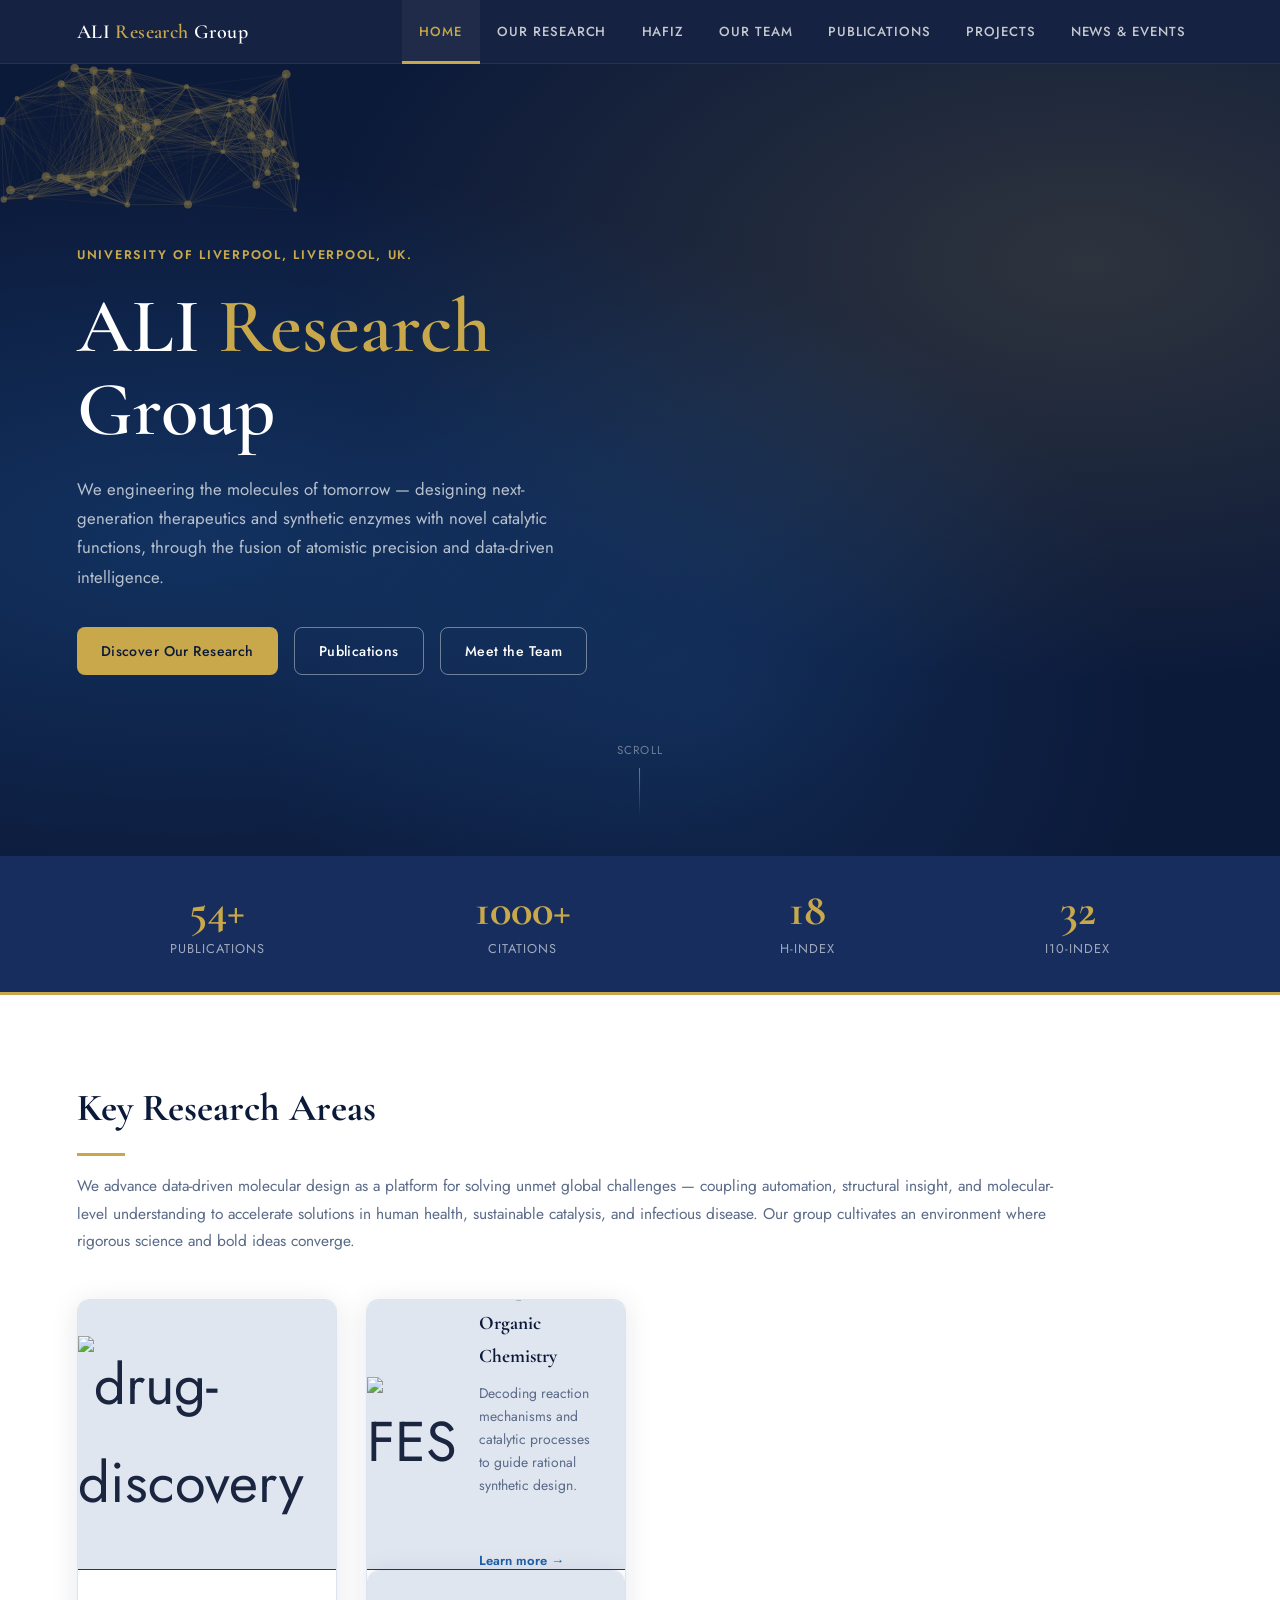
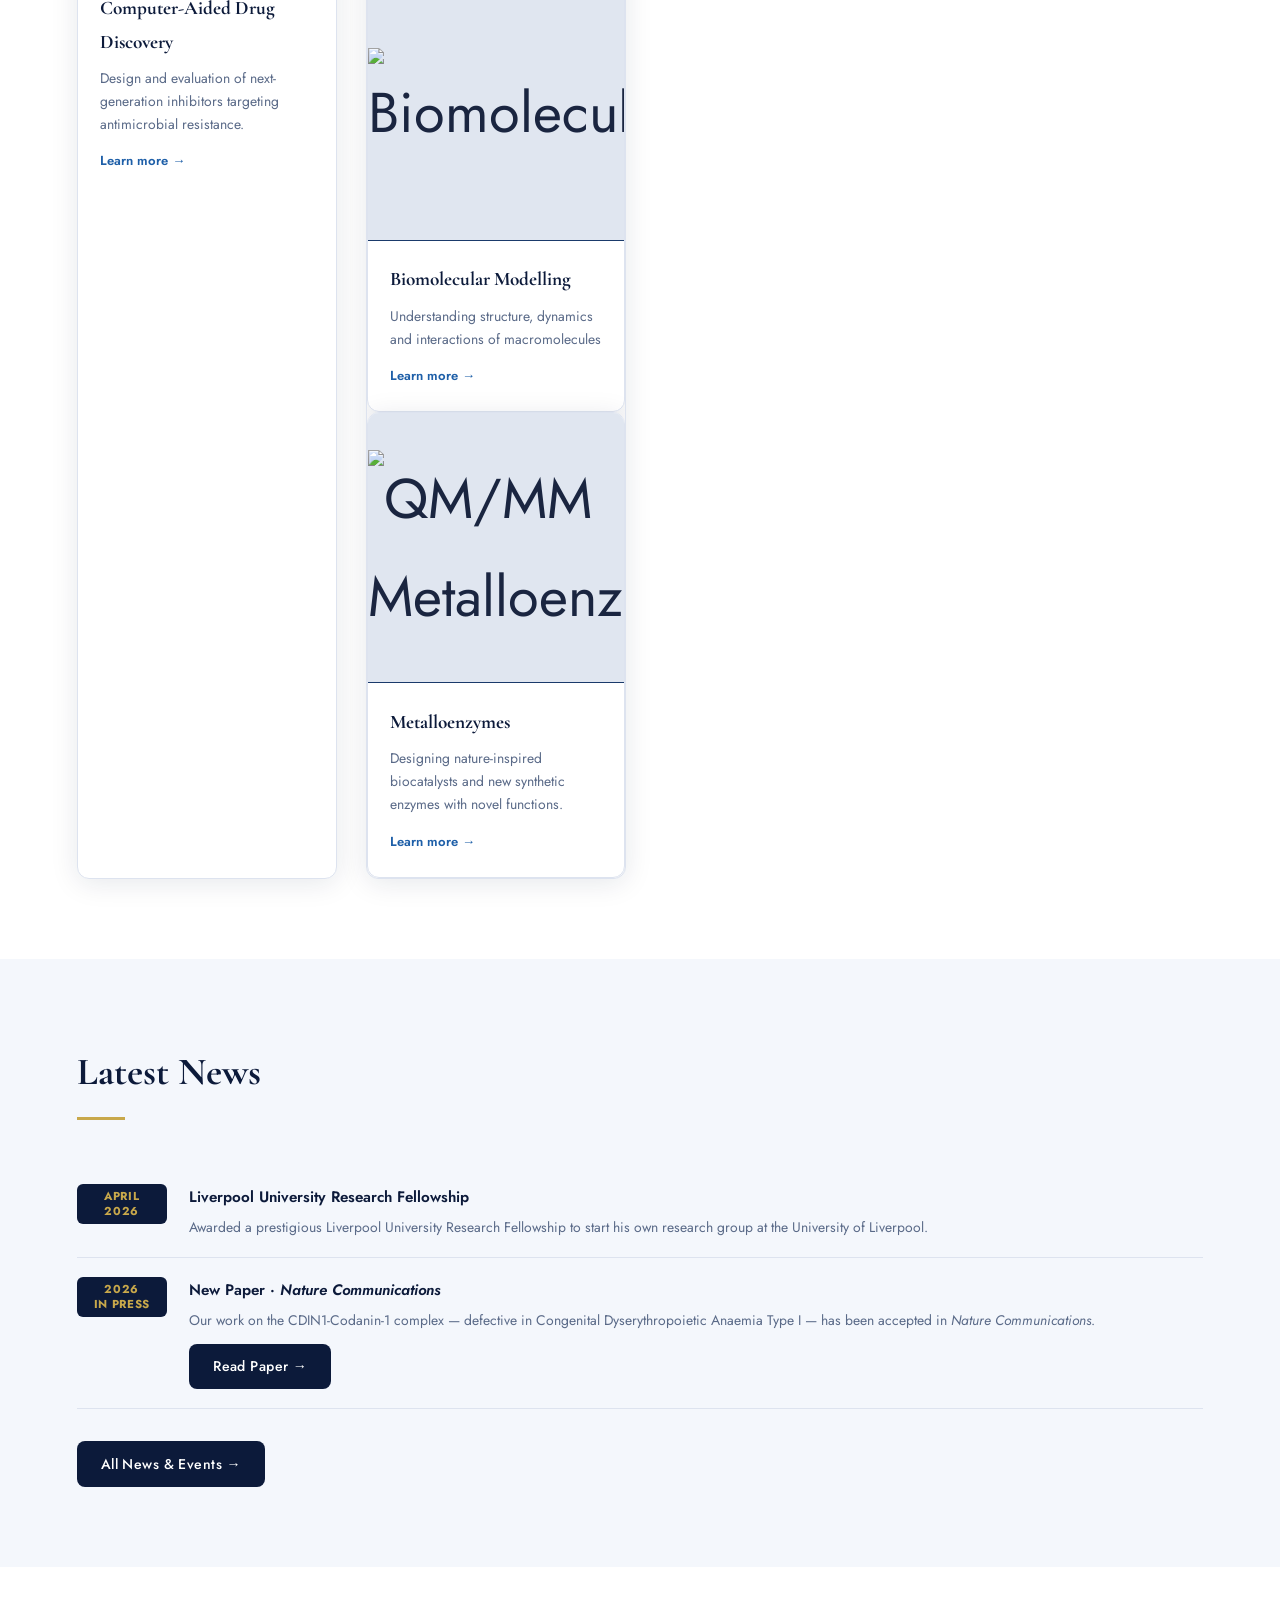
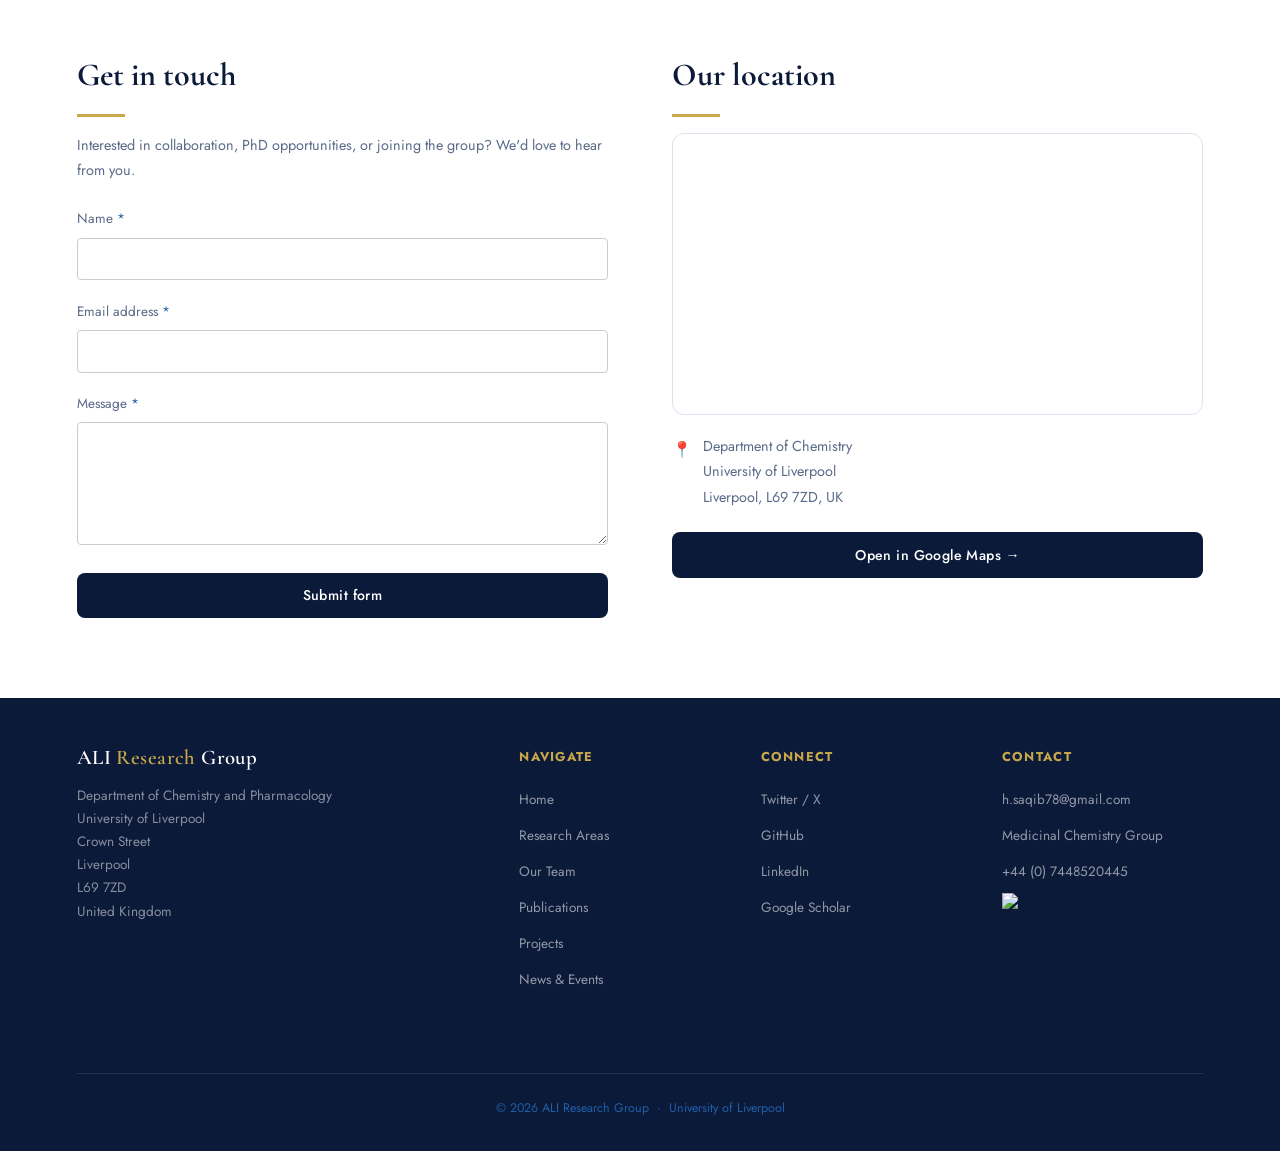
==== index.html @ dcdc88e9 "Update index.html" ====
<!DOCTYPE html>
<html lang="en">
<head>
  <meta charset="UTF-8">
  <title>ALI Research Group</title>
  <meta name="viewport" content="width=device-width, initial-scale=1.0">
  <meta name="description" content="ALI Research Group — computational chemistry, chemical biology, medicinal chemistry and machine learning.">
  <link rel="preconnect" href="https://fonts.googleapis.com">
  <link href="https://fonts.googleapis.com/css2?family=Cormorant+Garamond:wght@400;600;700&family=Jost:wght@300;400;500;600&display=swap" rel="stylesheet">
  <link rel="stylesheet" href="group-style.css">
  <style>
    /* ── HOME-SPECIFIC ────────────────────────────────── */

    /* HERO */
    .hero {
      min-height: 88vh;
      display: flex; align-items: center;
      position: relative; overflow: hidden;
      background: var(--navy);
    }
    /* SVG molecule network background */
    .hero-bg {
      position: absolute; inset: 0;
      background:
        radial-gradient(ellipse at 15% 60%, rgba(30,95,168,.35) 0%, transparent 55%),
        radial-gradient(ellipse at 85% 25%, rgba(200,168,75,.18) 0%, transparent 50%),
        radial-gradient(ellipse at 55% 80%, rgba(43,127,212,.15) 0%, transparent 45%);
    }
    /* animated molecule dots */
    .molecule-canvas {
      position: absolute; inset: 0; pointer-events: none;
      opacity: .55;
    }
    .hero-content {
      position: relative; z-index: 2;
      padding: 0 6%; max-width: 760px;
    }
    .hero-eyebrow {
      font-size: .78rem; font-weight: 600; letter-spacing: .14em;
      text-transform: uppercase; color: var(--gold);
      margin-bottom: 1.2rem;
      animation: fadeUp .5s ease both;
    }
    .hero-title {
      font-family: var(--serif); font-size: clamp(3rem,6vw,5.5rem);
      color: var(--white); font-weight: 600; line-height: 1.08;
      margin-bottom: 1.4rem;
      animation: fadeUp .6s .1s ease both;
    }
    .hero-title em { color: var(--gold); font-style: normal; }
    .hero-desc {
      font-size: 1.05rem; color: rgba(255,255,255,.7);
      max-width: 520px; line-height: 1.75; margin-bottom: 2.2rem;
      animation: fadeUp .6s .2s ease both;
    }
    .hero-actions {
      display: flex; flex-wrap: wrap; gap: 1rem;
      animation: fadeUp .6s .3s ease both;
    }
    .hero-scroll {
      position: absolute; bottom: 2.5rem; left: 50%; transform: translateX(-50%);
      z-index: 2; display: flex; flex-direction: column; align-items: center; gap: .5rem;
    }
    .hero-scroll span { font-size: .72rem; color: rgba(255,255,255,.4); letter-spacing: .1em; text-transform: uppercase; }
    .scroll-line {
      width: 1px; height: 48px;
      background: linear-gradient(to bottom, rgba(255,255,255,.4), transparent);
      animation: scrollPulse 2s infinite;
    }
    @keyframes scrollPulse {
      0%,100% { opacity: .4; } 50% { opacity: 1; }
    }

    /* STATS BAR */
    .stats-bar {
      background: var(--navy2);
      padding: 2rem 6%;
      display: flex; justify-content: space-around; flex-wrap: wrap; gap: 1.5rem;
      border-bottom: 3px solid var(--gold);
    }
    .stat { text-align: center; }
    .stat-num {
      font-family: var(--serif); font-size: 2.8rem; font-weight: 700; color: var(--gold);
      line-height: 1;
    }
    .stat-label { font-size: .8rem; color: rgba(255,255,255,.6); text-transform: uppercase; letter-spacing: .08em; margin-top: .3rem; }

    /* RESEARCH PREVIEW */
    .research-card {
      background: var(--white); border-radius: var(--radius);
      border: 1px solid var(--border); overflow: hidden;
      box-shadow: var(--shadow);
      transition: transform var(--transition), box-shadow var(--transition);
    }
    .research-card:hover { transform: translateY(-5px); box-shadow: var(--shadow-lg); }
    .research-img {
      width: 100%; height: 200px; object-fit: cover;
      background: linear-gradient(135deg, #1a3a6b 0%, #2d6ea8 100%);
      display: flex; align-items: center; justify-content: center;
      font-size: 3.5rem;
    }
    .research-body { padding: 1.4rem; }
    .research-body h3 { font-family: var(--serif); font-size: 1.2rem; color: var(--navy); margin-bottom: .5rem; }
    .research-body p  { font-size: .87rem; color: var(--muted); line-height: 1.65; }
    .research-body a  { display: inline-block; margin-top: .9rem; font-size: .82rem; font-weight: 600; color: var(--accent); }

    /* LATEST PUBS PREVIEW */
    .pub-list { display: flex; flex-direction: column; gap: 1.2rem; }

    /* PI SPOTLIGHT */
    .pi-section {
      background: var(--navy);
      padding: 80px 6%;
      display: flex; gap: 60px; align-items: center;
    }
    .pi-photo {
      flex-shrink: 0; width: 240px; height: 240px;
      border-radius: 50%; object-fit: cover;
      border: 4px solid var(--gold);
      box-shadow: 0 0 0 10px rgba(200,168,75,.15);
      background: linear-gradient(135deg, #1a3a6b, #2d6ea8);
    }
    .pi-text h2 { font-family: var(--serif); font-size: 2.2rem; color: var(--white); margin-bottom: .5rem; }
    .pi-text .pi-title { color: var(--gold); font-size: .9rem; font-weight: 600; text-transform: uppercase; letter-spacing: .08em; margin-bottom: 1rem; }
    .pi-text p { color: rgba(255,255,255,.72); font-size: .97rem; line-height: 1.75; margin-bottom: 1rem; }
    .pi-badges { display: flex; flex-wrap: wrap; gap: .5rem; margin-bottom: 1.4rem; }
    .pi-badge {
      background: rgba(255,255,255,.1); border: 1px solid rgba(255,255,255,.2);
      color: rgba(255,255,255,.8); border-radius: 20px;
      padding: .3rem .9rem; font-size: .78rem;
    }

    @media (max-width: 768px) {
      .pi-section { flex-direction: column; text-align: center; }
      .pi-badges { justify-content: center; }
      .stats-bar { gap: 2rem; }
    }

    .section-header.fade-up p {
      max-width: 1000px;
      margin-left: 0;
    }
    
     .research-img {
      width: 100%;
      height: 270px;
      overflow: hidden;
      background: #e0e6f0;
      border-bottom: 1px solid #1a3a6b;
      padding: 0;
    } 

     .research-img img {
      width: 100%;
      height: auto;
      object-fit: cover;
      object-position: center;
      display: block;
    } 

  </style>
</head>
<body>

<!-- NAV injected by shared-layout.js -->

<!-- ── HERO ─────────────────────────────────────────────── -->
<section class="hero">
  <div class="hero-bg"></div>
  <canvas class="molecule-canvas" id="molCanvas"></canvas>
  <div class="hero-content">
    <div class="hero-eyebrow">University of Liverpool, Liverpool, UK.</div>
    <h1 class="hero-title">
      ALI <em>Research</em><br>Group
    </h1>
    <p class="hero-desc">
      We engineering the molecules of tomorrow — designing next-generation therapeutics and synthetic enzymes with novel catalytic functions, through the fusion of atomistic precision and data-driven intelligence.
    </p>
    <div class="hero-actions">
      <a href="research.html" class="btn btn-primary">Discover Our Research</a>
      <a href="publications.html" class="btn btn-outline">Publications</a>
      <a href="team.html" class="btn btn-outline">Meet the Team</a>
    </div>
  </div>
  <div class="hero-scroll">
    <span>Scroll</span>
    <div class="scroll-line"></div>
  </div>
</section>

<!-- ── STATS ─────────────────────────────────────────────── -->
<div class="stats-bar">
  <div class="stat"><div class="stat-num">54+</div><div class="stat-label">Publications</div></div>
  <div class="stat"><div class="stat-num">1000+</div><div class="stat-label">Citations</div></div>
  <div class="stat"><div class="stat-num">18</div><div class="stat-label">h-index</div></div>
  <div class="stat"><div class="stat-num">32</div><div class="stat-label">i10-index</div></div>
</div>

<!-- ── RESEARCH AREAS PREVIEW ─────────────────────────────── -->
<section class="section">
  <div class="section-header fade-up">
    <h2>Key Research Areas</h2>
    <hr class="gold-rule">
    <p> We advance data-driven molecular design as a platform for solving unmet global challenges — coupling automation, structural insight, and molecular-level understanding to accelerate solutions in human health, sustainable catalysis, and infectious disease. Our group cultivates an environment where rigorous science and bold ideas converge.</p>
  </div>
  <div class="grid-4">
    <div class="research-card fade-up">
      <div class="research-img">
        <img src="img/drug-discovery1.png" alt="drug-discovery" />
      </div>
      <div class="research-body">
        <h3>Computer-Aided Drug Discovery</h3>
        <p>Design and evaluation of next-generation inhibitors targeting antimicrobial resistance.</p>
        <a href="research.html">Learn more →</a>
      </div>
    </div>
    <div class="research-card fade-up-2">
      <div class="research-img">
        <img src="img/fes.png" alt="FES" />
      <div class="research-body">
        <h3>Computational Organic Chemistry</h3>
        <p>Decoding reaction mechanisms and catalytic processes to guide rational synthetic design.</p>
        <a href="research.html">Learn more →</a>
      </div>
    </div>
    <div class="research-card fade-up-3">
      <div class="research-img">
        <img src="img/Biomolecules.png" alt="Biomolecules" />
      </div>
      <div class="research-body">
        <h3>Biomolecular Modelling</h3>
        <p>Understanding structure, dynamics and interactions of macromolecules </p>
        <a href="research.html">Learn more →</a>
      </div>
    </div>
    
    <div class="research-card fade-up-4">
      <div class="research-img">
        <img src="img/QMMM_Metalloenzymes.png" alt="QM/MM Metalloenzymes" />
      </div>
      <div class="research-body">
        <h3>Metalloenzymes</h3>
        <p>Designing nature-inspired biocatalysts and new synthetic enzymes with novel functions.</p>
        <a href="research.html">Learn more →</a>
      </div>
    </div>
    <!-- <div class="research-card fade-up-4">
      <div class="research-img">img/QMMM_Metalloenzymes.png</div>
      <div class="research-body">
        <h3>Chemical Biology</h3>
        <p>Exploring metalloenzymes for designing nature-inspired biocatalysts and engineering new synthetic enzymes with novel functions.</p>
        <a href="research.html">Learn more →</a>
      </div>
    </div> --> 
  </div>
</section>

<!-- ── PI SPOTLIGHT ───────────────────────────────────────── -->
<!-- <section class="pi-section">
  <img src="img/profile.png" alt="Dr Hafiz Saqib Ali" class="pi-photo">
  <div class="pi-text">
    <h2>Dr Hafiz Saqib Ali</h2>
    <div class="pi-title">Principal Investigator · Liverpool University Research Fellow</div>
    <p>A computational scientist with a broad background in computational chemistry, structural biology, medicinal chemistry, and machine learning. His work focuses on developing data-driven approaches to accelerate the discovery of novel antimicrobials and engineering functional enzymes, at the University of Liverpool, Liverpool, UK.</p>
    <div class="pi-badges">
      <span class="pi-badge">Liverpool</span>
      <span class="pi-badge">Strathclyde &amp; GSK (former)</span>
      <span class="pi-badge">Oxford (former)</span>
      <span class="pi-badge">Edinburgh (former)</span>
      <span class="pi-badge">Manchester PhD</span>
    </div>
      <div style="display:flex;gap:.9rem;flex-wrap:wrap;">
      <a href="papers/CV.pdf" target="_blank" class="btn btn-primary">View CV</a>
      <a href="https://scholar.google.com/citations?user=qEVrdecAAAAJ&hl=en" target="_blank" class="btn btn-outline">Google Scholar</a>
    </div>
  </div>
</section> -->

<!-- ── LATEST PUBLICATIONS ────────────────────────────────── -->
<!-- <section class="section section-alt">
  <div class="section-header">
    <h2>Latest Publications</h2>
    <hr class="gold-rule">
    <p>Recent work from the group spanning antibiotic resistance, enzyme mechanisms and molecular design.</p>
  </div>
  <div class="pub-list">

    <div class="pub-row">
      <img src="papers/CDIN1.tiff" alt="" class="pub-thumb">
      <div class="pub-body">
        <div class="pub-title"><a href="#">The CDIN1-Codanin-1 Complex, Defective in Congenital Dyserythropoietic Anaemia Type I, is an RNA Nuclease</a></div>
        <div class="pub-authors">Sanja Brolih, <strong>Hafiz Saqib Ali</strong>, Caroline Scott et al.</div>
        <div class="pub-journal"><em>Nature Communications</em>, <strong>2026</strong> (in press)</div>
        <div class="pub-chips"><span class="chip chip-new">New</span><a class="chip" href="#">Website</a><a class="chip" href="bibtex/">BibTeX</a></div>
      </div>
    </div>

    <div class="pub-row">
      <img src="papers/Pylori.png" alt="" class="pub-thumb">
      <div class="pub-body">
        <div class="pub-title"><a href="https://doi.org/10.1186/s13099-026-00814-8">Novel Indole-based Sulfonate and Sulfamate Derivatives as Potent and Selective Urease Inhibitors Targeting Helicobacter Pylori</a></div>
        <div class="pub-authors">Ghalia Khoder, …, <strong>Hafiz Saqib Ali</strong> et al.</div>
        <div class="pub-journal"><em>Gut Pathogens</em>, <strong>2026</strong>, 18, 27</div>
        <div class="pub-chips"><a class="chip" href="https://doi.org/10.1186/s13099-026-00814-8">Website</a><a class="chip" href="bibtex/">BibTeX</a></div>
      </div>
    </div>

    <div class="pub-row">
      <img src="papers/TetX.gif" alt="" class="pub-thumb">
      <div class="pub-body">
        <div class="pub-title"><a href="https://doi.org/10.1039/D5SC00964B">Binding Assays Enable Discovery of Tet(X) Inhibitors that Combat Tetracycline Destructase Resistance</a></div>
        <div class="pub-authors">Matthew J. Beech, …, <strong>Hafiz Saqib Ali</strong>, …, Christopher J. Schofield</div>
        <div class="pub-journal"><em>Chemical Science</em>, <strong>2025</strong>, 16, 9691–9704</div>
        <div class="pub-chips"><a class="chip" href="https://doi.org/10.1039/D5SC00964B">Website</a><a class="chip" href="bibtex/TetX.ris">BibTeX</a></div>
      </div>
    </div>

  </div>
  <div style="margin-top:2rem;">
    <a href="publications.html" class="btn btn-navy">View All Publications →</a>
  </div>
</section>-->

<!-- ── LATEST NEWS PREVIEW ───────────────────────────────── -->
<section class="section section-alt">
  <div class="section-header">
    <h2>Latest News</h2>
    <hr class="gold-rule">
  </div>

  <div class="news-timeline">

    <div class="news-entry">
      <div class="news-date-col">
        <div class="news-date-badge">April<br>2026</div>
      </div>
      <div class="news-content">
        <h4>Liverpool University Research Fellowship</h4>
        <p>Awarded a prestigious Liverpool University Research Fellowship to start his own research group at the University of Liverpool.</p>
      </div>
    </div>
    <div class="news-entry">
      <div class="news-date-col">
        <div class="news-date-badge">2026<br>In Press</div>
      </div>
      <div class="news-content">
        <h4>New Paper · <em>Nature Communications</em></h4>
        <p>Our work on the CDIN1-Codanin-1 complex — defective in Congenital Dyserythropoietic Anaemia Type I — has been accepted in <em>Nature Communications</em>.</p>
        <a href="#" class="btn btn-navy" style="display:inline-block;margin-top:.8rem;">Read Paper →</a>
      </div>
    </div>

       
    <!--<div class="news-entry">
      <div class="news-date-col">
        <div class="news-date-badge">Jan<br>2026</div>
      </div>
      <div class="news-content">
        <h4>New Position at Strathclyde &amp; GSK</h4>
        <p>Started Research Associate position with <a href="https://www.palmer-lab.com">Prof. David Palmer</a> at the University of Strathclyde and GSK.</p>
      </div>
    </div>

     <div class="news-entry">
      <div class="news-date-col">
        <div class="news-date-badge">Mar<br>2022</div>
      </div>
      <div class="news-content">
        <h4>Postdoc at Oxford</h4>
        <p>Started Postdoc with <a href="https://schofield.web.ox.ac.uk">Prof. Christopher Schofield</a>, FRS, at the University of Oxford.</p>
      </div>
    </div>

  </div> -->
    
  <div style="margin-top:2rem;">
    <a href="news.html" class="btn btn-navy">All News &amp; Events →</a>
  </div>
</section>

<!-- ── CONTACT & LOCATION ─────────────────────────────── -->
<section class="section section-alt2">
  <div style="display:grid; grid-template-columns:1fr 1fr; gap:4rem; align-items:start;">

    <!-- LEFT: Get in Touch form -->
    <div>
      <h2 style="font-family:var(--serif);font-size:2rem;color:var(--navy);margin-bottom:.4rem;">Get in touch</h2>
      <hr class="gold-rule">
      <p style="font-size:.9rem;color:var(--muted);margin-bottom:1.5rem;">
        Interested in collaboration, PhD opportunities, or joining the group? We'd love to hear from you.
      </p>

      <div style="display:flex;flex-direction:column;gap:1.2rem;">
        <div>
          <label style="font-size:.85rem;color:var(--muted);display:block;margin-bottom:.4rem;">
            Name <span style="color:var(--accent);">*</span>
          </label>
          <input type="text"
            style="width:100%;padding:.65rem .8rem;border:1px solid #ccc;border-radius:4px;font-family:var(--sans);font-size:.9rem;color:var(--text);outline:none;box-sizing:border-box;">
        </div>

        <div>
          <label style="font-size:.85rem;color:var(--muted);display:block;margin-bottom:.4rem;">
            Email address <span style="color:var(--accent);">*</span>
          </label>
          <input type="email"
            style="width:100%;padding:.65rem .8rem;border:1px solid #ccc;border-radius:4px;font-family:var(--sans);font-size:.9rem;color:var(--text);outline:none;box-sizing:border-box;">
        </div>

        <div>
          <label style="font-size:.85rem;color:var(--muted);display:block;margin-bottom:.4rem;">
            Message <span style="color:var(--accent);">*</span>
          </label>
          <textarea rows="5"
            style="width:100%;padding:.65rem .8rem;border:1px solid #ccc;border-radius:4px;font-family:var(--sans);font-size:.9rem;color:var(--text);outline:none;resize:vertical;box-sizing:border-box;"></textarea>
        </div>

        <a href="mailto:h.saqib78@gmail.com" class="btn btn-navy"
          style="text-align:center;display:block;">
          Submit form
        </a>
      </div>
    </div>

    <!-- RIGHT: Our Location -->
    <div>
      <h2 style="font-family:var(--serif);font-size:2rem;color:var(--navy);margin-bottom:.4rem;">Our location</h2>
      <hr class="gold-rule">

      <!-- Embedded OpenStreetMap centred on University of Liverpool -->
      <div style="border-radius:var(--radius);overflow:hidden;border:1px solid var(--border);margin-bottom:1.2rem;">
        <iframe
          src="https://www.openstreetmap.org/export/embed.html?bbox=-2.9720%2C53.3980%2C-2.9520%2C53.4080&layer=mapnik&marker=53.4030%2C-2.9620"
          width="100%" height="280"
          style="border:none;display:block;"
          loading="lazy"
          title="University of Liverpool map">
        </iframe>
      </div>

      <div style="display:flex;flex-direction:column;gap:.5rem;font-size:.9rem;color:var(--muted);margin-bottom:1.4rem;">
        <div style="display:flex;align-items:flex-start;gap:.7rem;">
          <span style="color:var(--gold);font-size:1rem;margin-top:.1rem;">📍</span>
          <span>Department of Chemistry<br>University of Liverpool<br>Liverpool, L69 7ZD, UK</span>
        </div>
        <!-- <div style="display:flex;align-items:center;gap:.7rem;">
          <span style="color:var(--gold);font-size:1rem;">✉️</span>
          <a href="mailto:h.saqib78@gmail.com" style="color:var(--accent);">h.saqib78@gmail.com</a>
        </div> -->
      </div>

      <a href="https://www.google.com/maps/place/University+of+Liverpool" target="_blank"
        class="btn btn-navy" style="text-align:center;display:block;">
        Open in Google Maps →
      </a>
    </div>

  </div>

  <!-- responsive stack on mobile -->
  <style>
    @media (max-width: 768px) {
      .contact-grid { grid-template-columns: 1fr !important; gap: 2.5rem !important; }
    }
  </style>
</section>

<!-- FOOTER injected by shared-layout.js -->
<script src="shared-layout.js"></script>
<script>
// Animated molecule network on canvas
(function(){
  const c = document.getElementById('molCanvas');
  if (!c) return;
  const ctx = c.getContext('2d');
  let W, H, nodes;
  function resize(){ W = c.width = c.offsetWidth; H = c.height = c.offsetHeight; init(); }
  function init(){
    nodes = Array.from({length: 55}, () => ({
      x: Math.random()*W, y: Math.random()*H,
      vx: (Math.random()-.5)*.4, vy: (Math.random()-.5)*.4,
      r: 2 + Math.random()*2.5
    }));
  }
  function draw(){
    ctx.clearRect(0,0,W,H);
    // edges
    for(let i=0;i<nodes.length;i++){
      for(let j=i+1;j<nodes.length;j++){
        const dx=nodes[i].x-nodes[j].x, dy=nodes[i].y-nodes[j].y;
        const d=Math.sqrt(dx*dx+dy*dy);
        if(d<130){
          ctx.beginPath();
          ctx.strokeStyle=`rgba(200,168,75,${.55*(1-d/130)})`;
          ctx.lineWidth=.8;
          ctx.moveTo(nodes[i].x,nodes[i].y);
          ctx.lineTo(nodes[j].x,nodes[j].y);
          ctx.stroke();
        }
      }
    }
    // nodes
    nodes.forEach(n=>{
      ctx.beginPath();
      ctx.arc(n.x,n.y,n.r,0,Math.PI*2);
      ctx.fillStyle='rgba(200,168,75,.7)';
      ctx.fill();
      n.x+=n.vx; n.y+=n.vy;
      if(n.x<0||n.x>W) n.vx*=-1;
      if(n.y<0||n.y>H) n.vy*=-1;
    });
    requestAnimationFrame(draw);
  }
  window.addEventListener('resize', resize);
  resize();
  draw();
})();
</script>
</body>
</html>
---- group-style.css ----
/* ── ALI RESEARCH GROUP — SHARED STYLES ─────────────────── */
:root {
  --navy:      #0c1a3a;
  --navy2:     #162d5e;
  --accent:    #1e5fa8;
  --accent2:   #2b7fd4;
  --gold:      #c8a84b;
  --gold2:     #e8c96a;
  --light:     #f4f7fc;
  --border:    #dde3ef;
  --text:      #1a2540;
  --muted:     #5a6a88;
  --white:     #ffffff;
  --serif:     'Cormorant Garamond', Georgia, serif;
  --sans:      'Jost', sans-serif;
  --radius:    12px;
  --shadow:    0 4px 28px rgba(12,26,58,.10);
  --shadow-lg: 0 12px 48px rgba(12,26,58,.16);
  --transition: .25s cubic-bezier(.4,0,.2,1);
}

*, *::before, *::after { box-sizing: border-box; margin: 0; padding: 0; }
html { scroll-behavior: smooth; font-size: 16px; }
body { font-family: var(--sans); color: var(--text); background: var(--white); line-height: 1.75; }
a { color: var(--accent); text-decoration: none; transition: color var(--transition); }
a:hover { color: var(--accent2); text-decoration: underline; }
img { max-width: 100%; display: block; }

/* ── NAVIGATION ─────────────────────────────────────────── */
.site-nav {
  position: sticky; top: 0; z-index: 200;
  background: rgba(12,26,58,.96);
  backdrop-filter: blur(12px);
  display: flex; align-items: center;
  justify-content: space-between;
  padding: 0 6%;
  height: 64px;
  border-bottom: 1px solid rgba(255,255,255,.07);
}
.nav-logo {
  font-family: var(--serif); font-size: 1.25rem; font-weight: 600;
  color: var(--white); letter-spacing: .02em; line-height: 1.2;
  white-space: nowrap;
}
.nav-logo span { color: var(--gold); }
.nav-menu { display: flex; gap: 0; list-style: none; }
.nav-menu a {
  display: block; padding: 0 1.1rem; height: 64px; line-height: 64px;
  color: rgba(255,255,255,.75); font-size: .82rem; font-weight: 500;
  letter-spacing: .07em; text-transform: uppercase;
  transition: color var(--transition), background var(--transition);
  text-decoration: none;
}
.nav-menu a:hover,
.nav-menu a.active { color: var(--gold); background: rgba(255,255,255,.04); }
.nav-menu a.active { border-bottom: 3px solid var(--gold); }

/* ── PAGE HERO ──────────────────────────────────────────── */
.page-hero {
  background: linear-gradient(135deg, var(--navy) 0%, var(--navy2) 100%);
  padding: 64px 6% 56px;
  position: relative; overflow: hidden;
}
.page-hero::before {
  content: '';
  position: absolute; inset: 0;
  background: radial-gradient(ellipse at 70% 50%, rgba(200,168,75,.12) 0%, transparent 65%),
              radial-gradient(ellipse at 10% 80%, rgba(30,95,168,.20) 0%, transparent 55%);
  pointer-events: none;
}
.page-hero h1 {
  font-family: var(--serif); font-size: clamp(2rem,4vw,3.2rem);
  color: var(--white); font-weight: 600; position: relative; z-index:1;
}
.page-hero p {
  color: rgba(255,255,255,.65); font-size: 1rem; margin-top: .6rem;
  max-width: 560px; position: relative; z-index:1;
}

/* ── SECTION WRAPPERS ───────────────────────────────────── */
.section      { padding: 80px 6%; }
.section-alt  { background: var(--light); }
.section-sm   { padding: 50px 6%; }

.section-header { margin-bottom: 2.8rem; }
.section-header h2 {
  font-family: var(--serif); font-size: clamp(1.6rem,3vw,2.4rem);
  color: var(--navy); margin-bottom: .5rem;
}
.section-header p { color: var(--muted); max-width: 560px; font-size: .97rem; }
.gold-rule { width: 48px; height: 3px; background: var(--gold); border:none; margin: .7rem 0 1rem; }

/* ── BUTTONS ────────────────────────────────────────────── */
.btn {
  display: inline-flex; align-items: center; gap: .45rem;
  padding: .65rem 1.5rem; border-radius: 8px;
  font-family: var(--sans); font-size: .88rem; font-weight: 500;
  letter-spacing: .03em; cursor: pointer; transition: all var(--transition);
  text-decoration: none;
}
.btn-primary { background: var(--gold); color: var(--navy); border: none; }
.btn-primary:hover { background: var(--gold2); text-decoration: none; color: var(--navy); }
.btn-outline { background: transparent; color: var(--white); border: 1.5px solid rgba(255,255,255,.4); }
.btn-outline:hover { border-color: var(--gold); color: var(--gold); text-decoration: none; }
.btn-navy { background: var(--navy); color: var(--white); border: none; }
.btn-navy:hover { background: var(--navy2); text-decoration: none; color: var(--white); }

/* ── CARDS ──────────────────────────────────────────────── */
.card {
  background: var(--white); border-radius: var(--radius);
  border: 1px solid var(--border); box-shadow: var(--shadow);
  overflow: hidden; transition: transform var(--transition), box-shadow var(--transition);
}
.card:hover { transform: translateY(-4px); box-shadow: var(--shadow-lg); }
.card-img { width: 100%; aspect-ratio: 4/3; object-fit: cover; background: #dde3ef; }
.card-body { padding: 1.4rem; }
.card-tag {
  font-size: .72rem; font-weight: 600; letter-spacing: .08em; text-transform: uppercase;
  color: var(--accent); margin-bottom: .5rem;
}
.card-title { font-family: var(--serif); font-size: 1.2rem; color: var(--navy); margin-bottom: .5rem; line-height: 1.35; }
.card-text { font-size: .88rem; color: var(--muted); line-height: 1.65; }
.card-footer { padding: 1rem 1.4rem; border-top: 1px solid var(--border); display: flex; justify-content: flex-end; }

/* ── GRID LAYOUTS ───────────────────────────────────────── */
.grid-4 { display: grid; grid-template-columns: repeat(4,1fr); gap: 1.8rem; }
.grid-3 { display: grid; grid-template-columns: repeat(3,1fr); gap: 1.8rem; }
.grid-2 { display: grid; grid-template-columns: repeat(2,1fr); gap: 1.8rem; }

/* ── PUBLICATION ROW ────────────────────────────────────── */
.pub-row {
  display: flex; gap: 1.4rem; align-items: flex-start;
  background: var(--white); border-radius: var(--radius);
  border: 1px solid var(--border); padding: 1.2rem 1.4rem;
  box-shadow: var(--shadow); transition: all var(--transition);
}
.pub-row:hover { transform: translateY(-2px); box-shadow: var(--shadow-lg); }
.pub-thumb {
  flex-shrink: 0; width: 100px; height: 88px;
  object-fit: cover; border-radius: 8px; background: #dde3ef;
}
.pub-body { flex: 1; min-width: 0; }
.pub-title { font-weight: 500; color: var(--navy); font-size: .93rem; line-height: 1.4; margin-bottom: .35rem; }
.pub-title a { color: var(--navy); }
.pub-title a:hover { color: var(--accent); text-decoration: none; }
.pub-authors { font-size: .8rem; color: var(--muted); margin-bottom: .25rem; }
.pub-journal { font-size: .82rem; color: var(--text); }
.pub-journal em { font-style: italic; }
.pub-chips { display: flex; flex-wrap: wrap; gap: .5rem; margin-top: .6rem; }
.chip {
  font-size: .73rem; font-weight: 500; padding: .2rem .65rem;
  border-radius: 20px; border: 1px solid var(--accent); color: var(--accent);
  transition: all .15s;
}
.chip:hover { background: var(--accent); color: var(--white); text-decoration: none; }
.chip-new { background: var(--accent); color: var(--white); }

/* ── NEWS TIMELINE ──────────────────────────────────────── */
.news-timeline { display: flex; flex-direction: column; gap: 0; }
.news-entry {
  display: flex; gap: 1.4rem;
  padding: 1.2rem 0; border-bottom: 1px solid var(--border);
  animation: fadeUp .5s ease both;
}
.news-entry:last-child { border-bottom: none; }
.news-date-col { flex-shrink: 0; width: 90px; }
.news-date-badge {
  background: var(--navy); color: var(--gold);
  font-size: .72rem; font-weight: 700; letter-spacing: .06em;
  text-transform: uppercase; padding: .3rem .6rem; border-radius: 6px;
  text-align: center; line-height: 1.3;
}
.news-content h4 { font-size: .95rem; font-weight: 600; color: var(--navy); margin-bottom: .3rem; }
.news-content p  { font-size: .87rem; color: var(--muted); line-height: 1.6; }

/* ── TEAM CARD ──────────────────────────────────────────── */
.team-card {
  background: var(--white); border-radius: var(--radius);
  border: 1px solid var(--border); box-shadow: var(--shadow);
  overflow: hidden; text-align: center;
  transition: transform var(--transition), box-shadow var(--transition);
}
.team-card:hover { transform: translateY(-4px); box-shadow: var(--shadow-lg); }
.team-photo {
  width: 100%; aspect-ratio: 1/1; object-fit: cover;
  background: linear-gradient(135deg, #c8d8ef 0%, #8fafd8 100%);
}
.team-info { padding: 1.2rem 1rem; }
.team-name { font-family: var(--serif); font-size: 1.1rem; color: var(--navy); font-weight: 600; }
.team-role { font-size: .8rem; color: var(--accent); font-weight: 500; margin: .2rem 0 .5rem; text-transform: uppercase; letter-spacing: .05em; }
.team-bio  { font-size: .82rem; color: var(--muted); line-height: 1.6; }
.team-links { display: flex; justify-content: center; gap: .7rem; margin-top: .8rem; }
.team-link {
  font-size: .75rem; padding: .25rem .7rem; border-radius: 20px;
  border: 1px solid var(--border); color: var(--muted);
  transition: all .15s;
}
.team-link:hover { border-color: var(--accent); color: var(--accent); text-decoration: none; }

/* ── FOOTER ─────────────────────────────────────────────── */
.site-footer {
  background: var(--navy);
  color: rgba(255,255,255,.5);
  padding: 3rem 6% 2rem;
}
.footer-grid { display: grid; grid-template-columns: 2fr 1fr 1fr 1fr; gap: 2.5rem; margin-bottom: 2.5rem; }
.footer-brand .nav-logo { font-size: 1.3rem; margin-bottom: .8rem; }
.footer-brand p { font-size: .85rem; line-height: 1.7; max-width: 280px; }
.footer-col h4 { color: var(--gold); font-size: .8rem; text-transform: uppercase; letter-spacing: .1em; margin-bottom: 1rem; }
.footer-col ul { list-style: none; display: flex; flex-direction: column; gap: .5rem; }
.footer-col ul a { color: rgba(255,255,255,.55); font-size: .85rem; }
.footer-col ul a:hover { color: var(--gold); text-decoration: none; }
.footer-bottom { border-top: 1px solid rgba(255,255,255,.1); padding-top: 1.5rem; font-size: .78rem; text-align: center; }

/* ── ANIMATIONS ─────────────────────────────────────────── */
@keyframes fadeUp {
  from { opacity: 0; transform: translateY(20px); }
  to   { opacity: 1; transform: translateY(0); }
}
@keyframes fadeIn {
  from { opacity: 0; } to { opacity: 1; }
}
.fade-up { animation: fadeUp .6s ease both; }
.fade-up-2 { animation: fadeUp .6s .1s ease both; }
.fade-up-3 { animation: fadeUp .6s .2s ease both; }
.fade-up-4 { animation: fadeUp .6s .3s ease both; }

/* ── RESPONSIVE ─────────────────────────────────────────── */
@media (max-width: 1024px) {
  .grid-4 { grid-template-columns: repeat(2,1fr); }
  .footer-grid { grid-template-columns: 1fr 1fr; }
}
@media (max-width: 768px) {
  .grid-3, .grid-2 { grid-template-columns: 1fr; }
  .grid-4 { grid-template-columns: 1fr 1fr; }
  .nav-menu { display: none; }
  .section { padding: 56px 5%; }
  .pub-thumb { display: none; }
}
@media (max-width: 480px) {
  .grid-4 { grid-template-columns: 1fr; }
  .footer-grid { grid-template-columns: 1fr; }
}
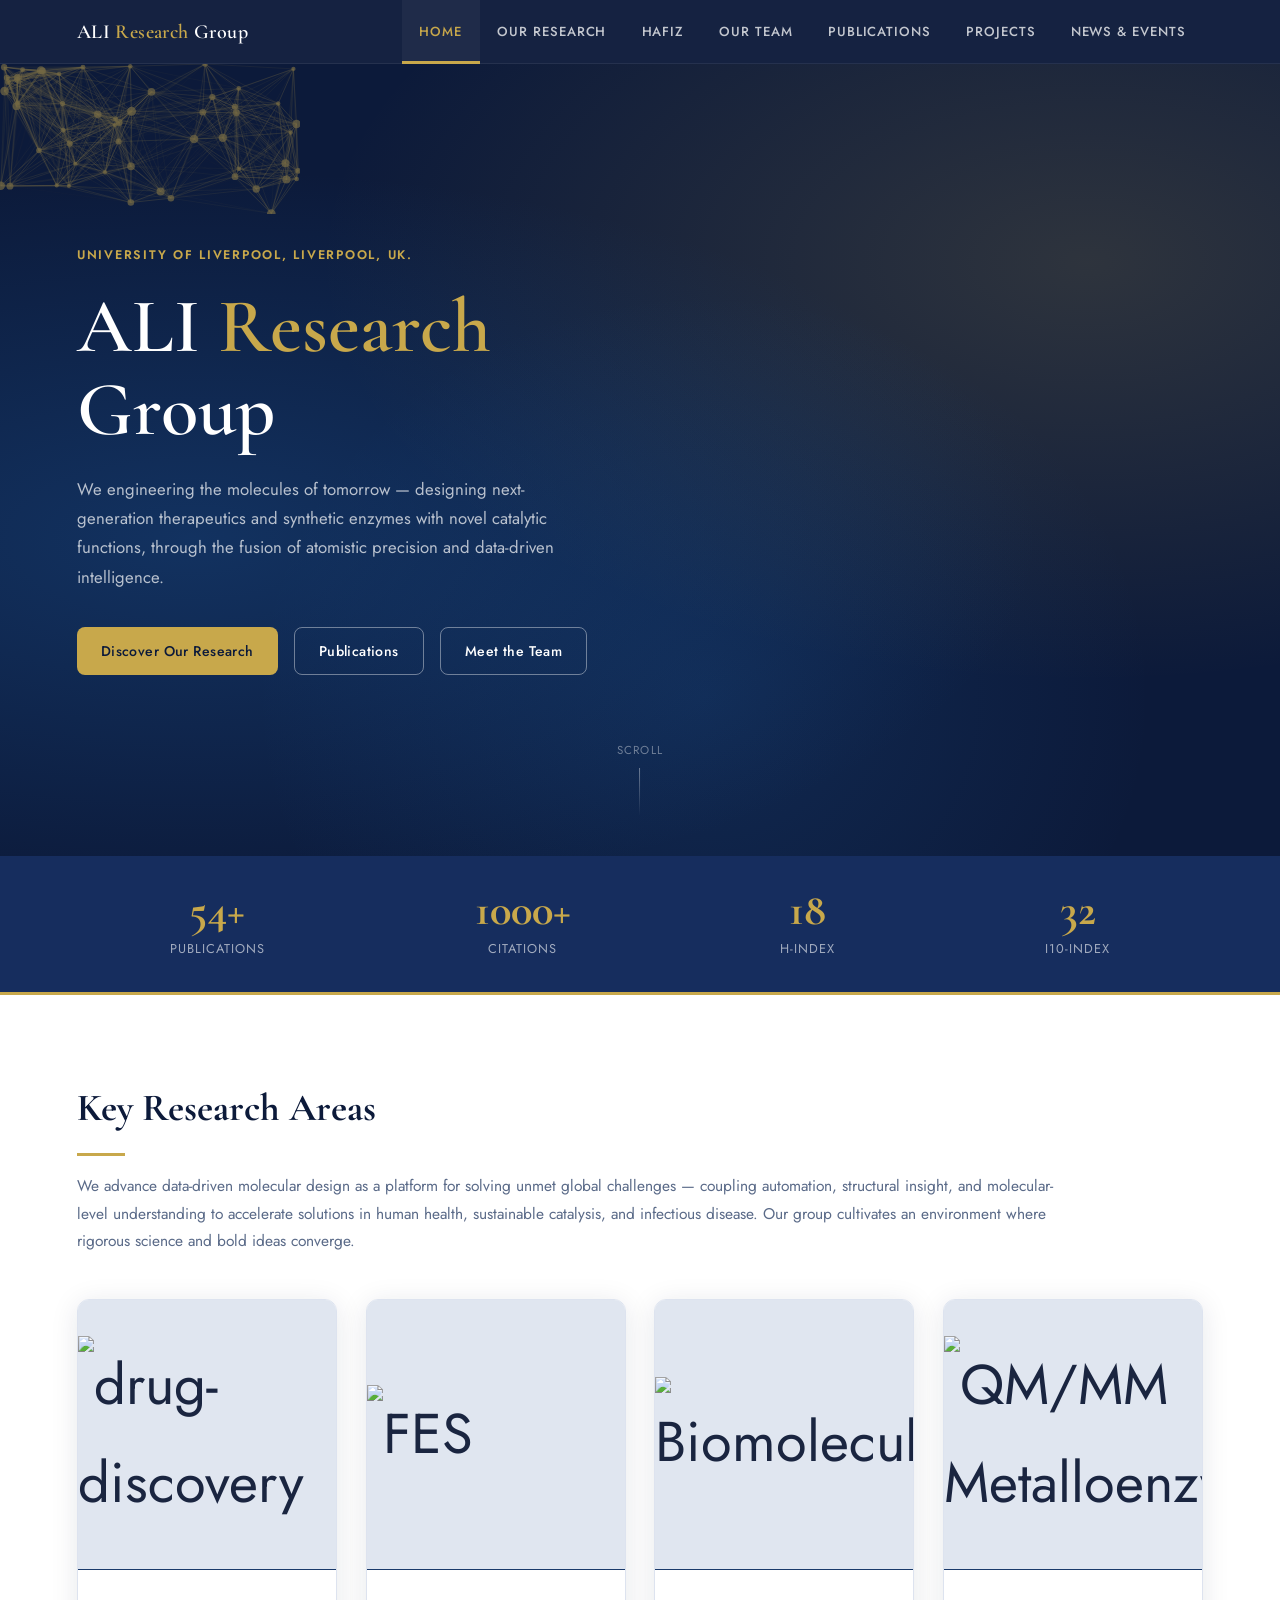
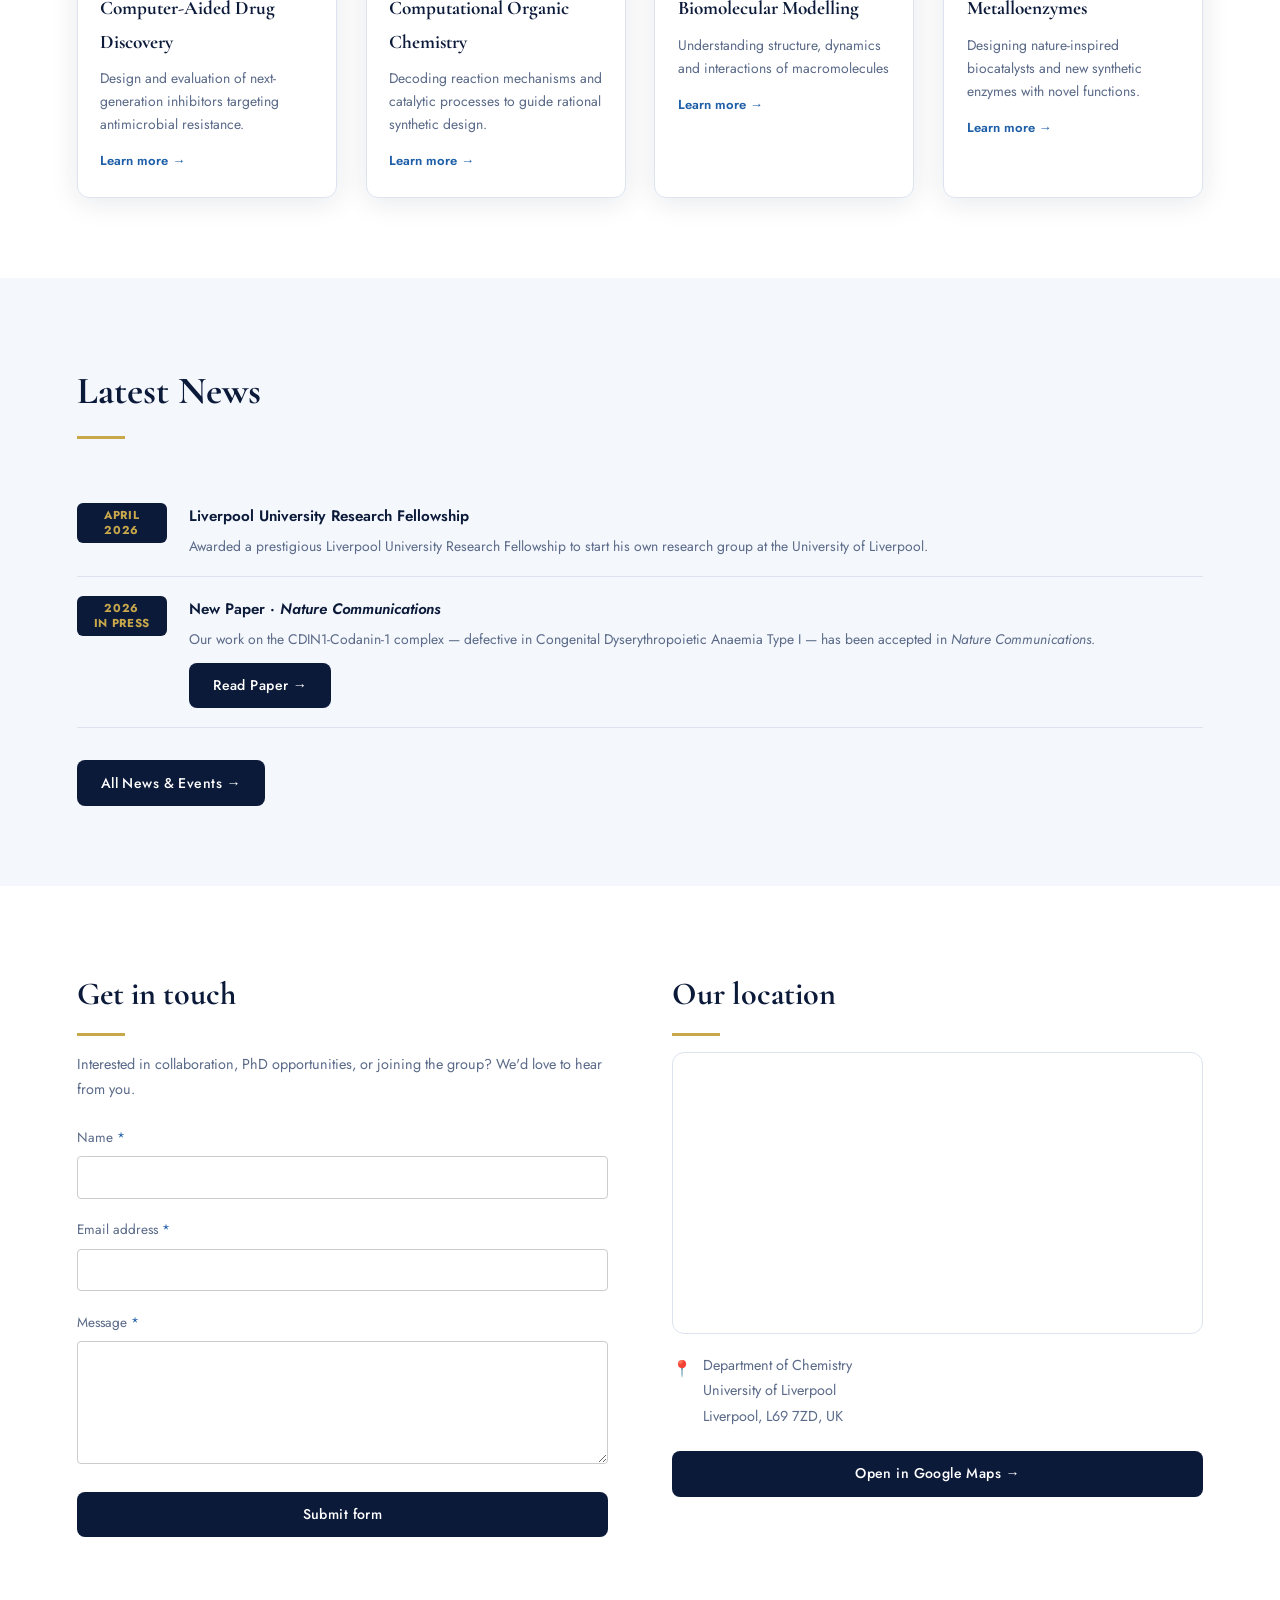
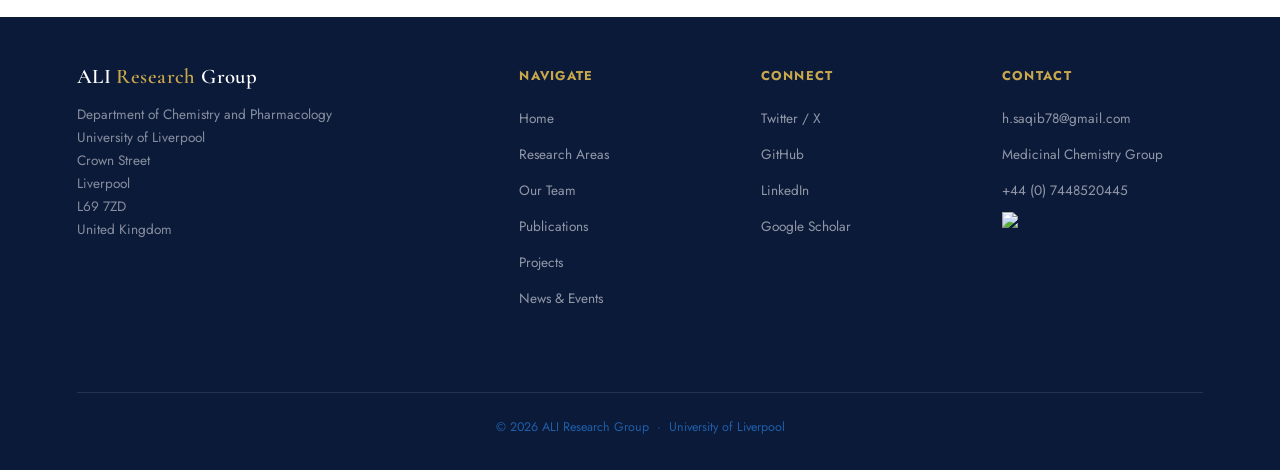
==== commit 2cead9ca: "Update index.html" ====
--- a/index.html
+++ b/index.html
@@ -217,6 +217,7 @@
     <div class="research-card fade-up-2">
       <div class="research-img">
         <img src="img/fes.png" alt="FES" />
+      </div>
       <div class="research-body">
         <h3>Computational Organic Chemistry</h3>
         <p>Decoding reaction mechanisms and catalytic processes to guide rational synthetic design.</p>
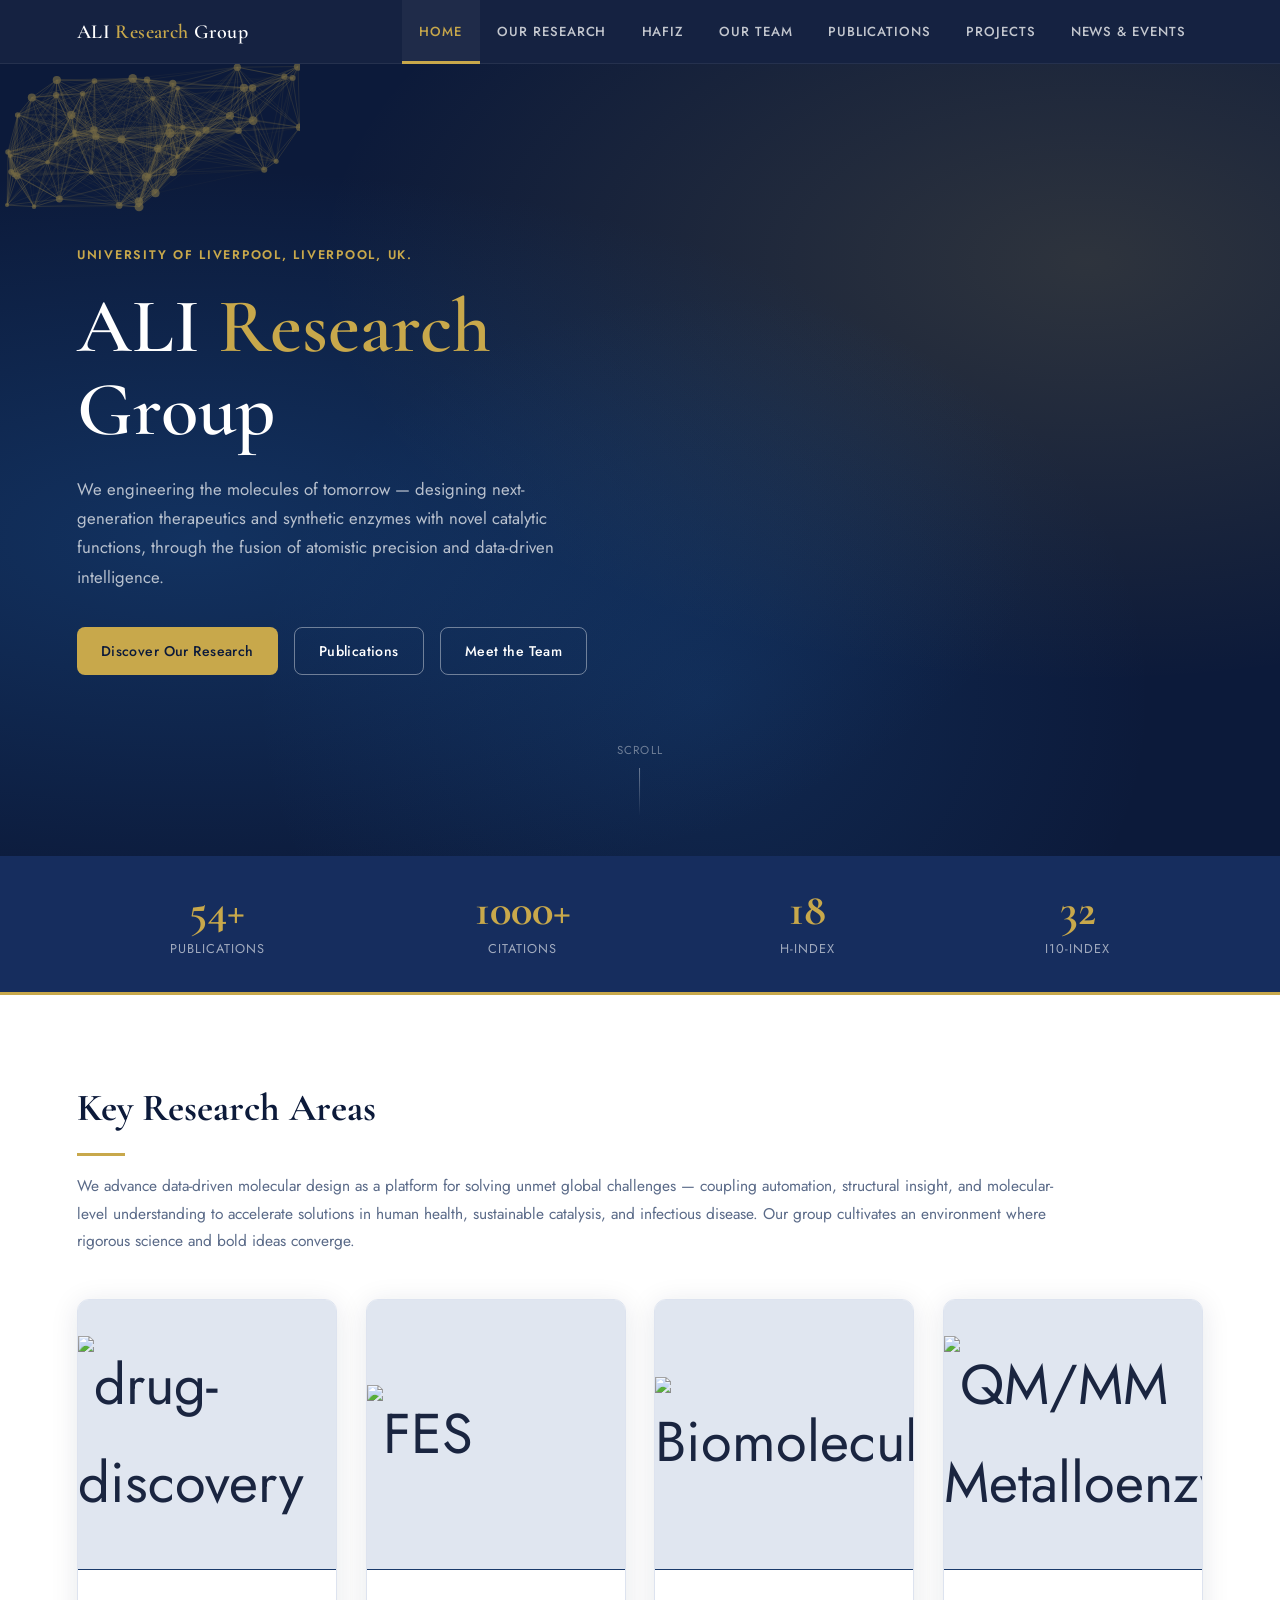
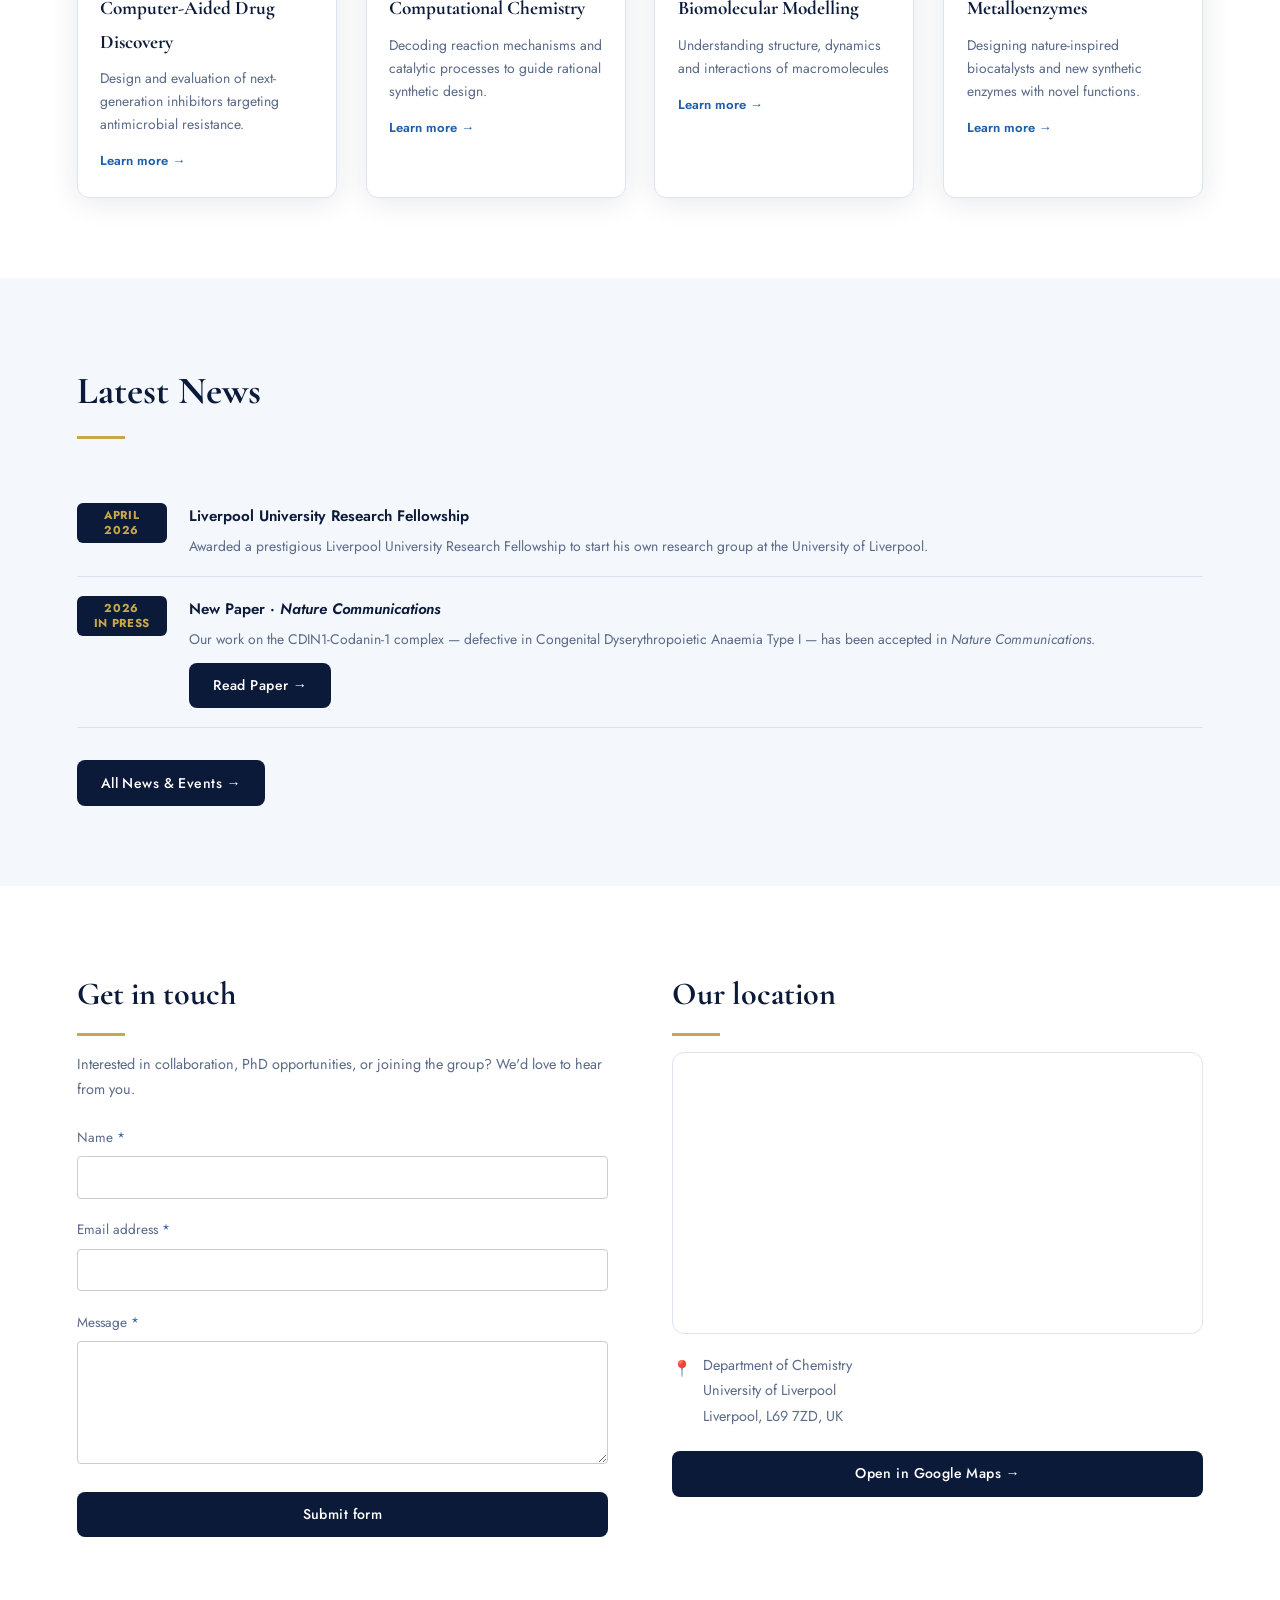
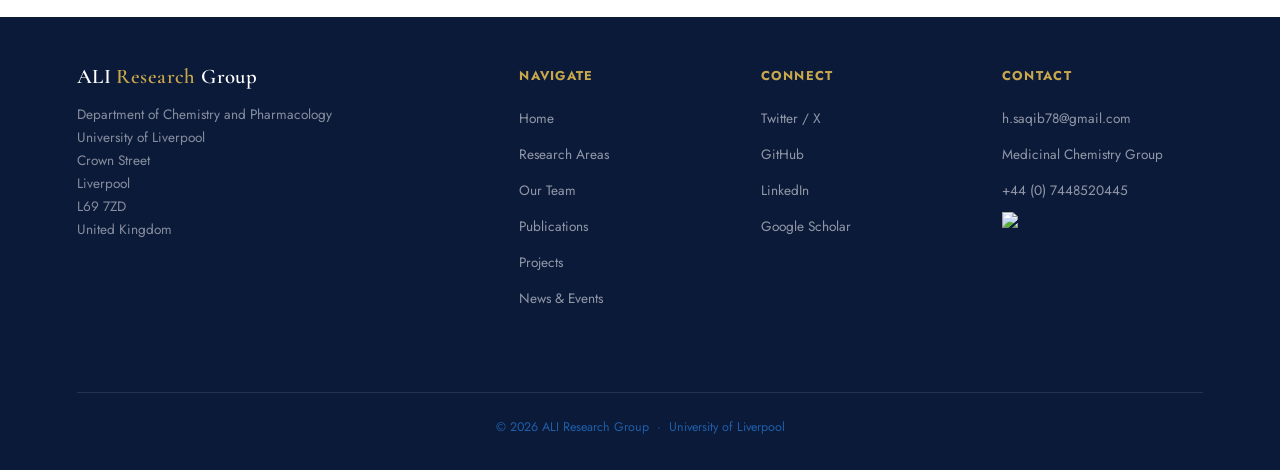
==== commit 9d10ab7b: "Update index.html" ====
--- a/index.html
+++ b/index.html
@@ -219,7 +219,7 @@
         <img src="img/fes.png" alt="FES" />
       </div>
       <div class="research-body">
-        <h3>Computational Organic Chemistry</h3>
+        <h3>Computational Chemistry</h3>
         <p>Decoding reaction mechanisms and catalytic processes to guide rational synthetic design.</p>
         <a href="research.html">Learn more →</a>
       </div>
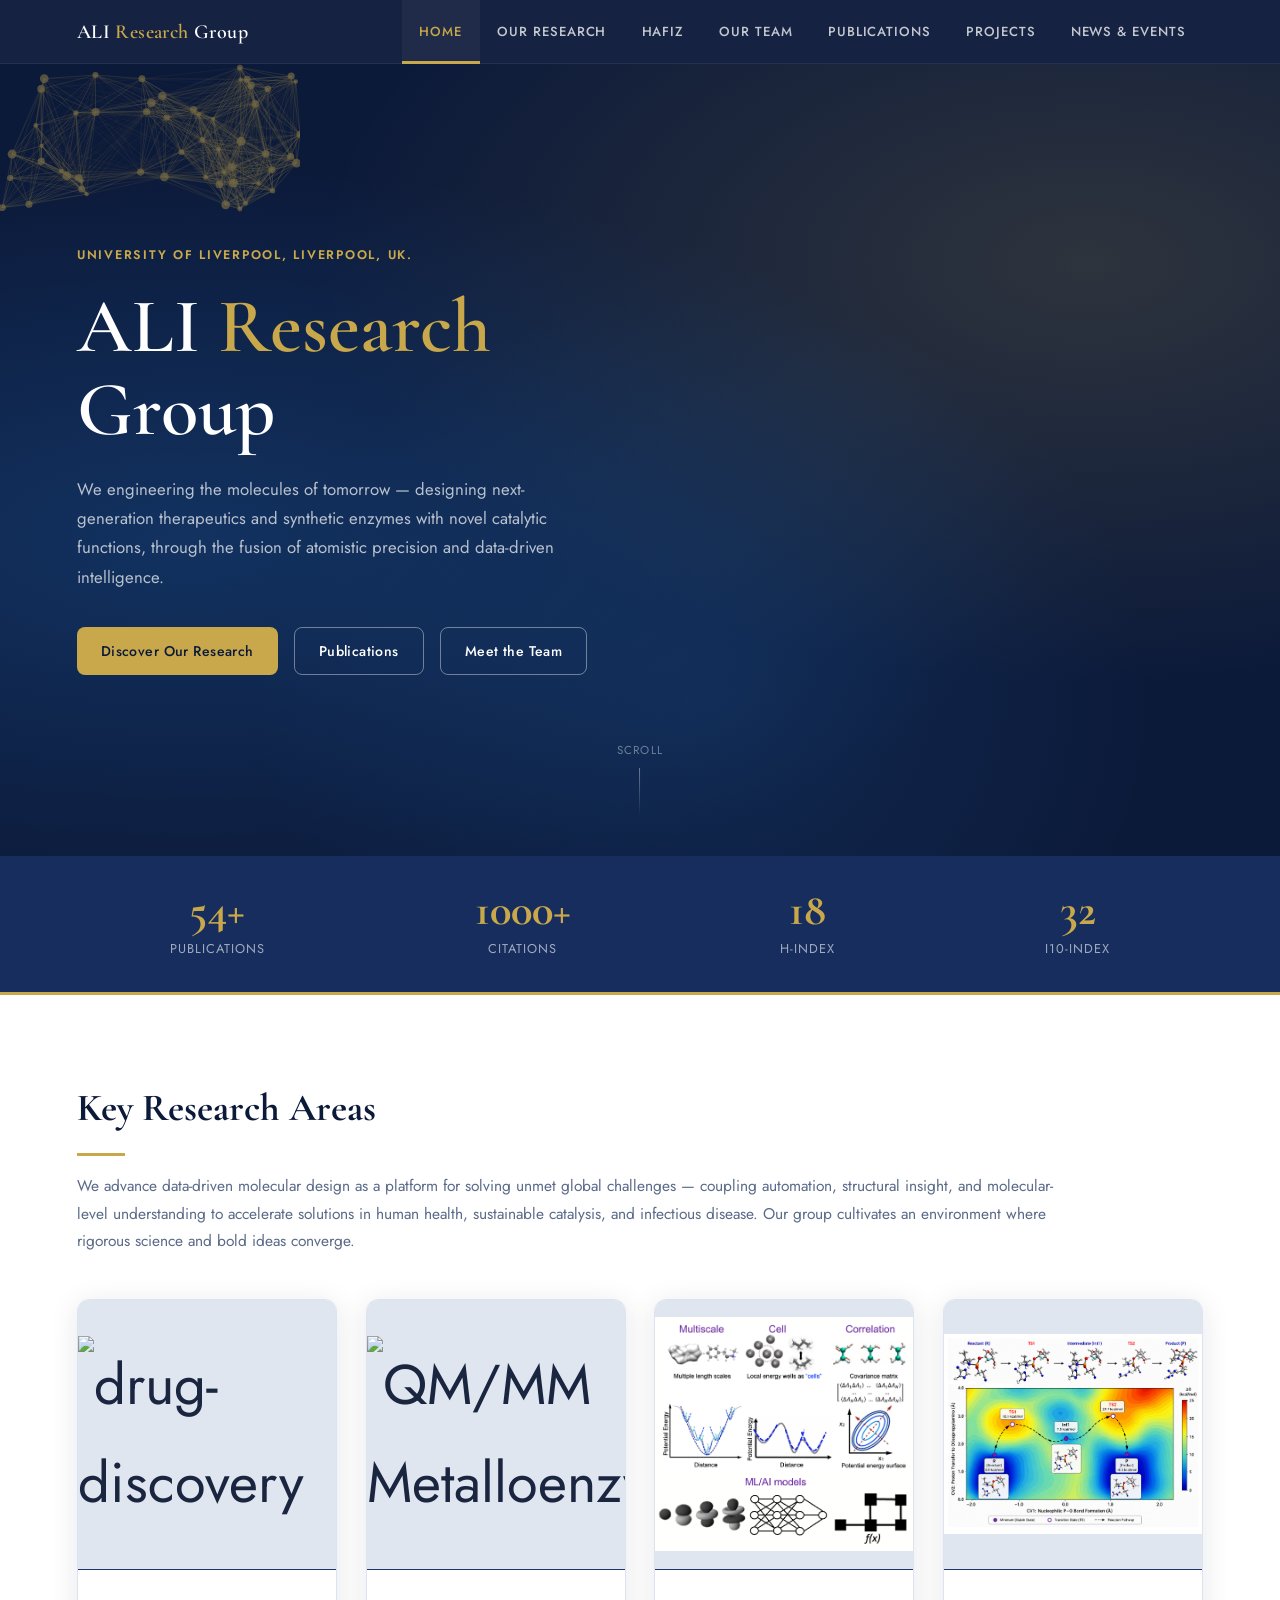
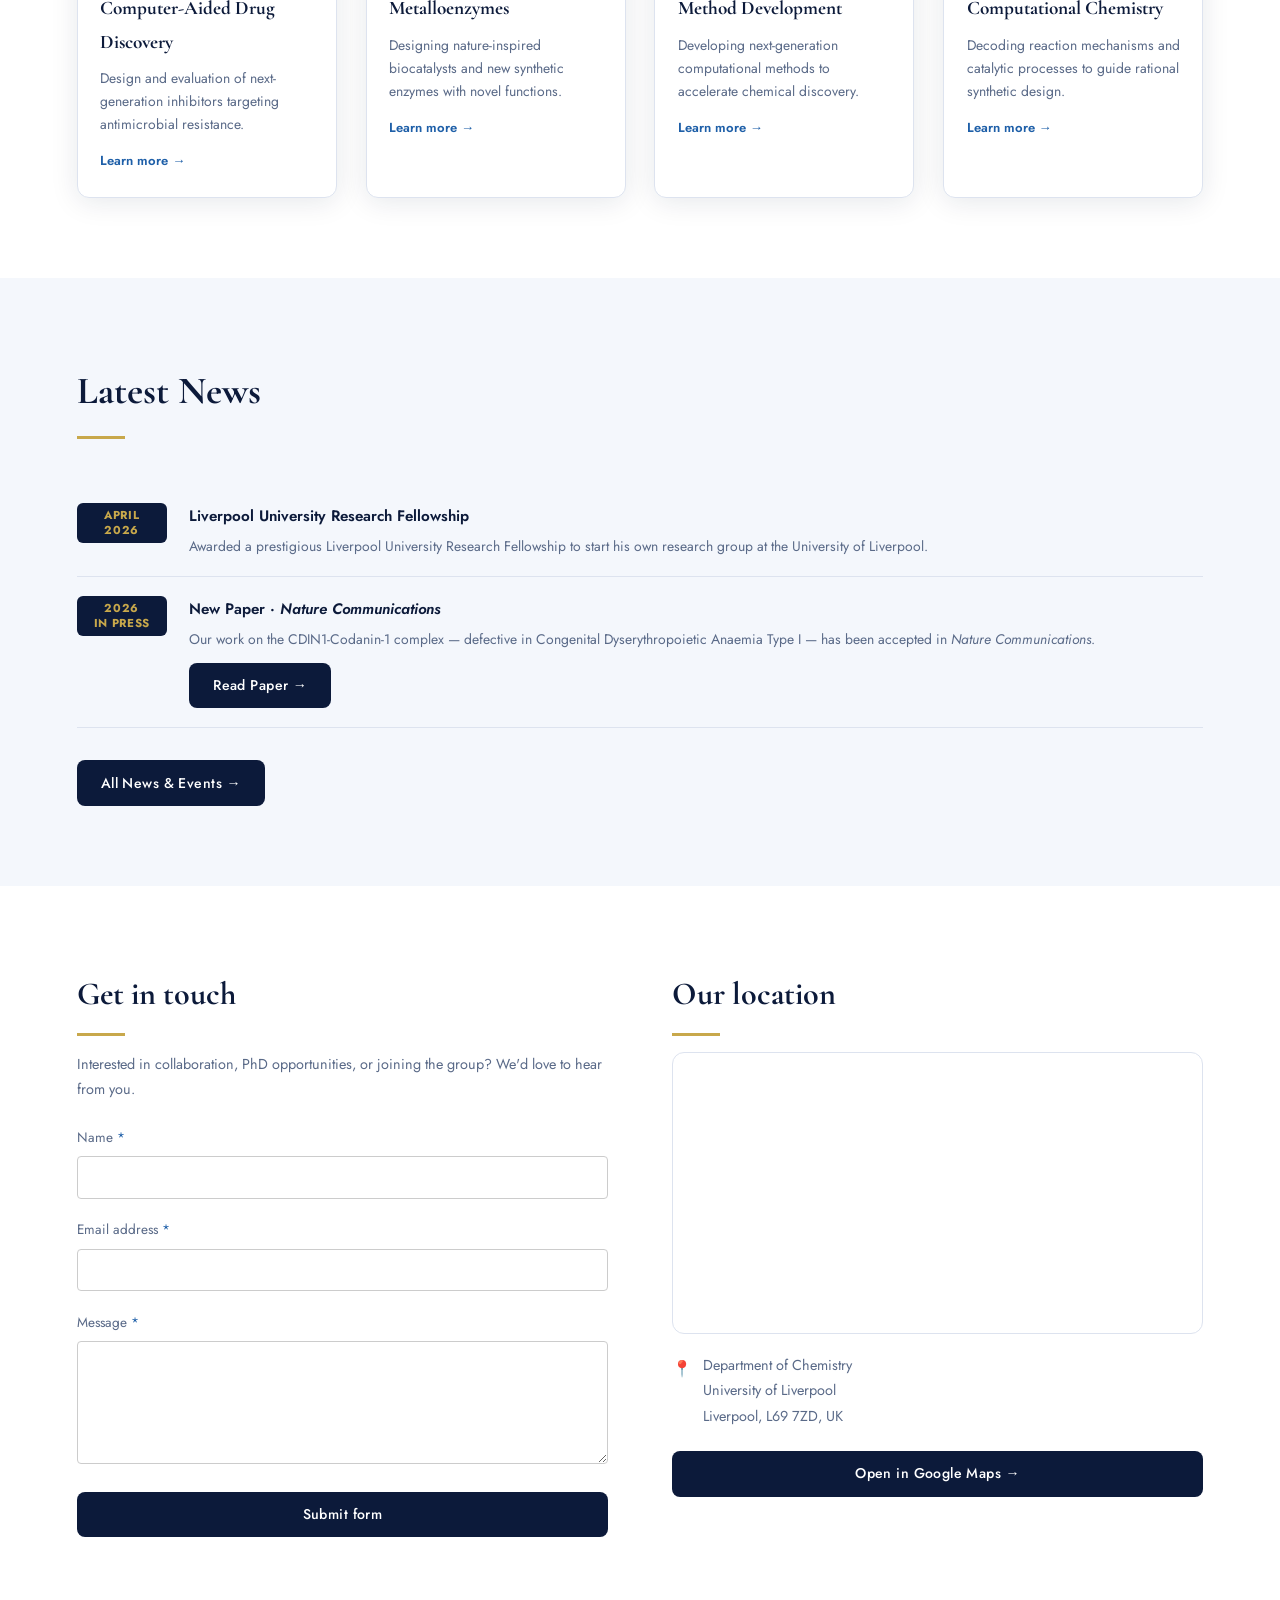
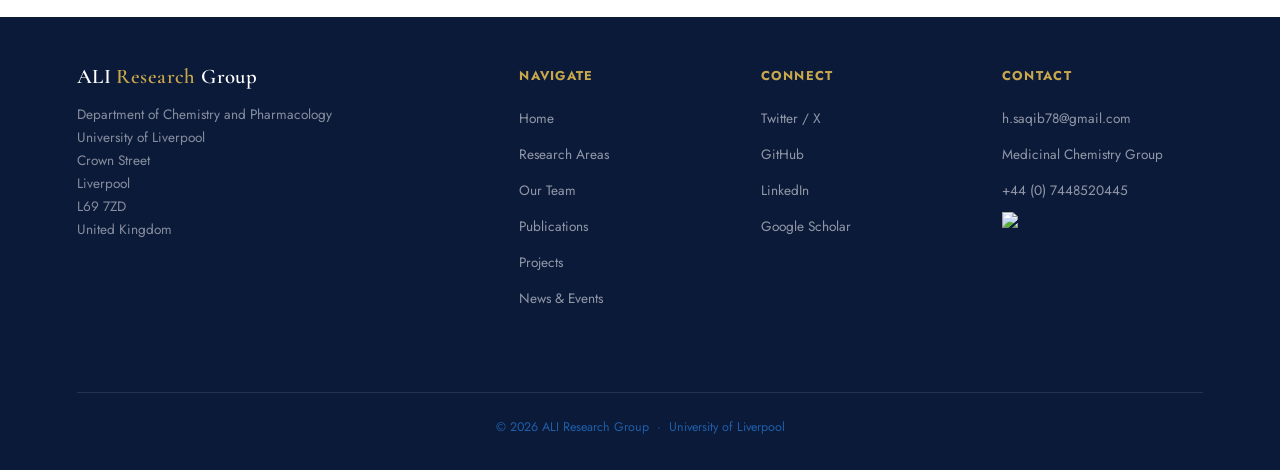
==== commit 708d3634: "Update index.html" ====
--- a/index.html
+++ b/index.html
@@ -216,6 +216,26 @@
     </div>
     <div class="research-card fade-up-2">
       <div class="research-img">
+        <img src="img/QMMM_Metalloenzymes.png" alt="QM/MM Metalloenzymes" />
+      </div>
+      <div class="research-body">
+        <h3>Metalloenzymes</h3>
+        <p>Designing nature-inspired biocatalysts and new synthetic enzymes with novel functions.</p>
+        <a href="research.html">Learn more →</a>
+      </div>
+    </div>
+    <div class="research-card fade-up-3">
+      <div class="research-img">
+        <img src="img/methoddev.png" alt="methoddev" />
+      </div>
+      <div class="research-body">
+        <h3>Method Development</h3>
+        <p>Developing next-generation computational methods to accelerate chemical discovery.</p>
+        <a href="research.html">Learn more →</a>
+      </div>
+    </div>
+    <div class="research-card fade-up-4">
+      <div class="research-img">
         <img src="img/fes.png" alt="FES" />
       </div>
       <div class="research-body">
@@ -224,7 +244,7 @@
         <a href="research.html">Learn more →</a>
       </div>
     </div>
-    <div class="research-card fade-up-3">
+    <!--<div class="research-card fade-up-3">
       <div class="research-img">
         <img src="img/Biomolecules.png" alt="Biomolecules" />
       </div>
@@ -235,17 +255,7 @@
       </div>
     </div>
     
-    <div class="research-card fade-up-4">
-      <div class="research-img">
-        <img src="img/QMMM_Metalloenzymes.png" alt="QM/MM Metalloenzymes" />
-      </div>
-      <div class="research-body">
-        <h3>Metalloenzymes</h3>
-        <p>Designing nature-inspired biocatalysts and new synthetic enzymes with novel functions.</p>
-        <a href="research.html">Learn more →</a>
-      </div>
-    </div>
-    <!-- <div class="research-card fade-up-4">
+     <div class="research-card fade-up-4">
       <div class="research-img">img/QMMM_Metalloenzymes.png</div>
       <div class="research-body">
         <h3>Chemical Biology</h3>
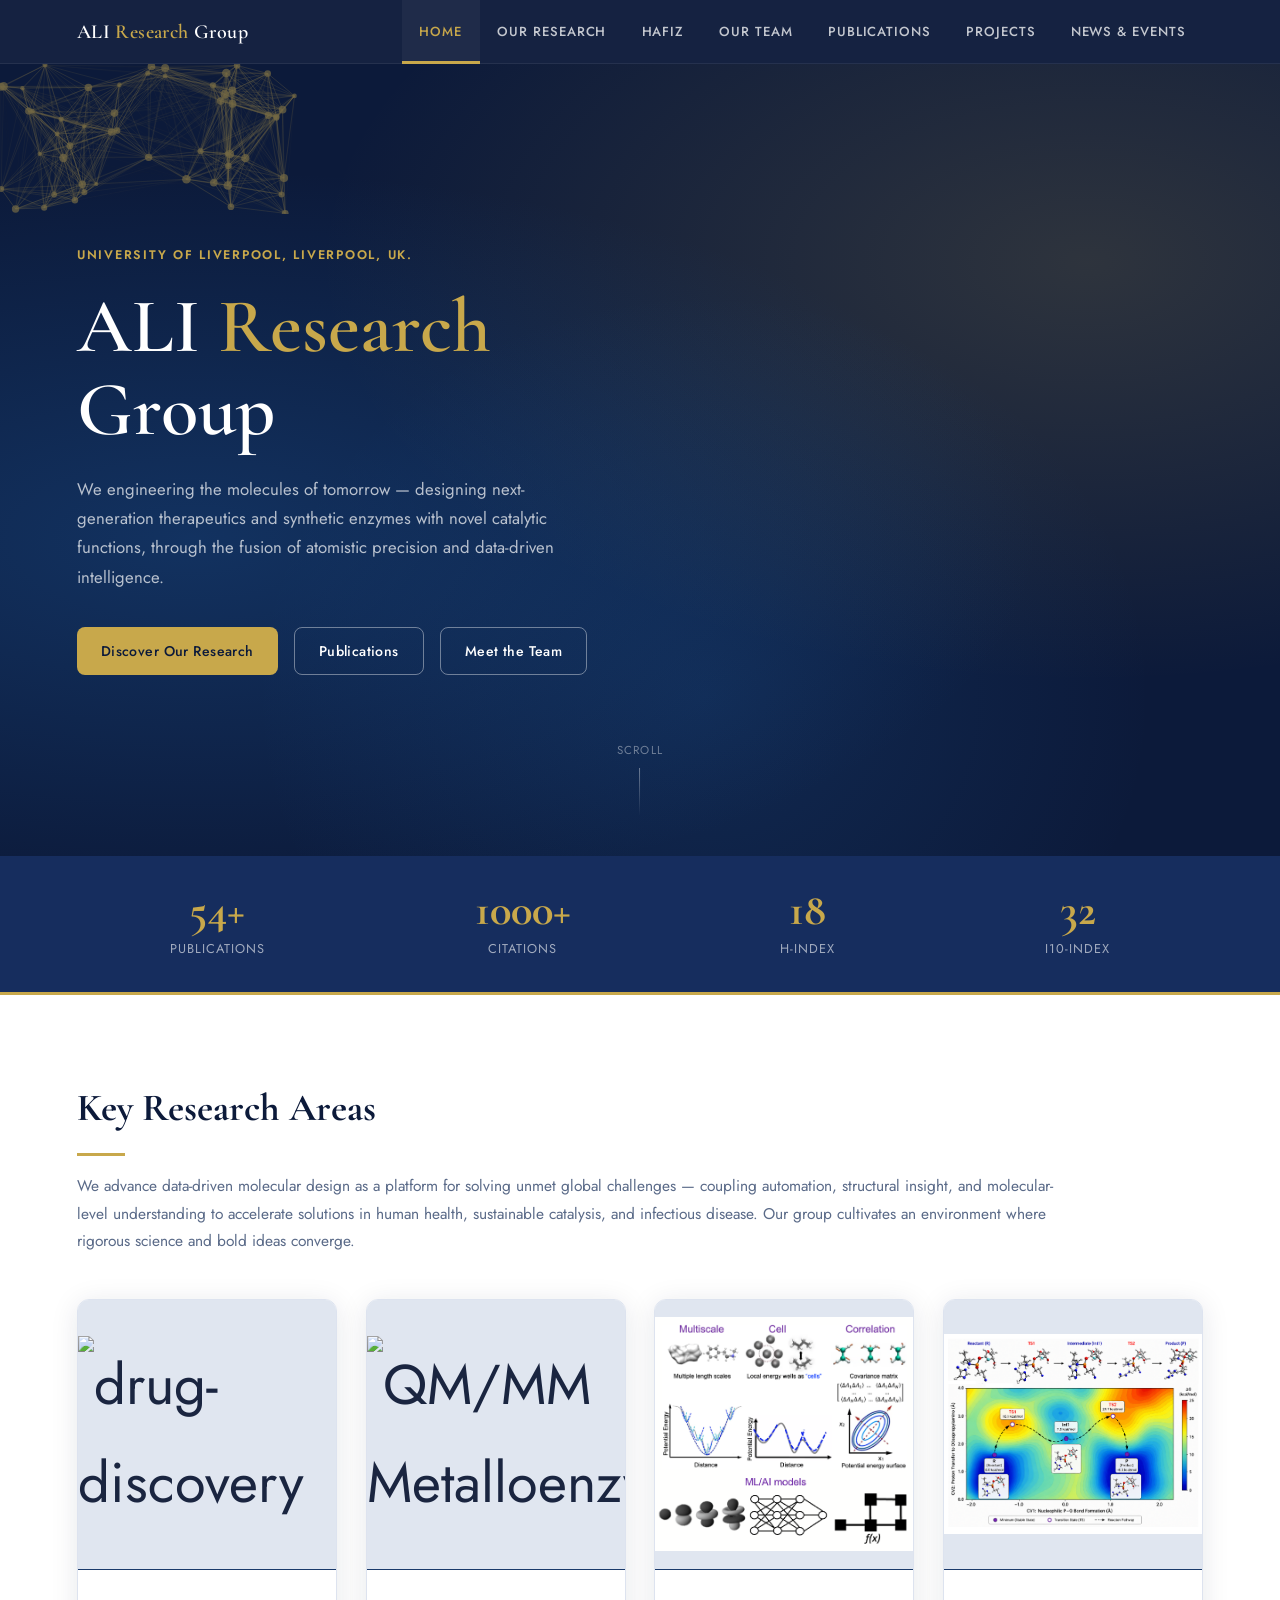
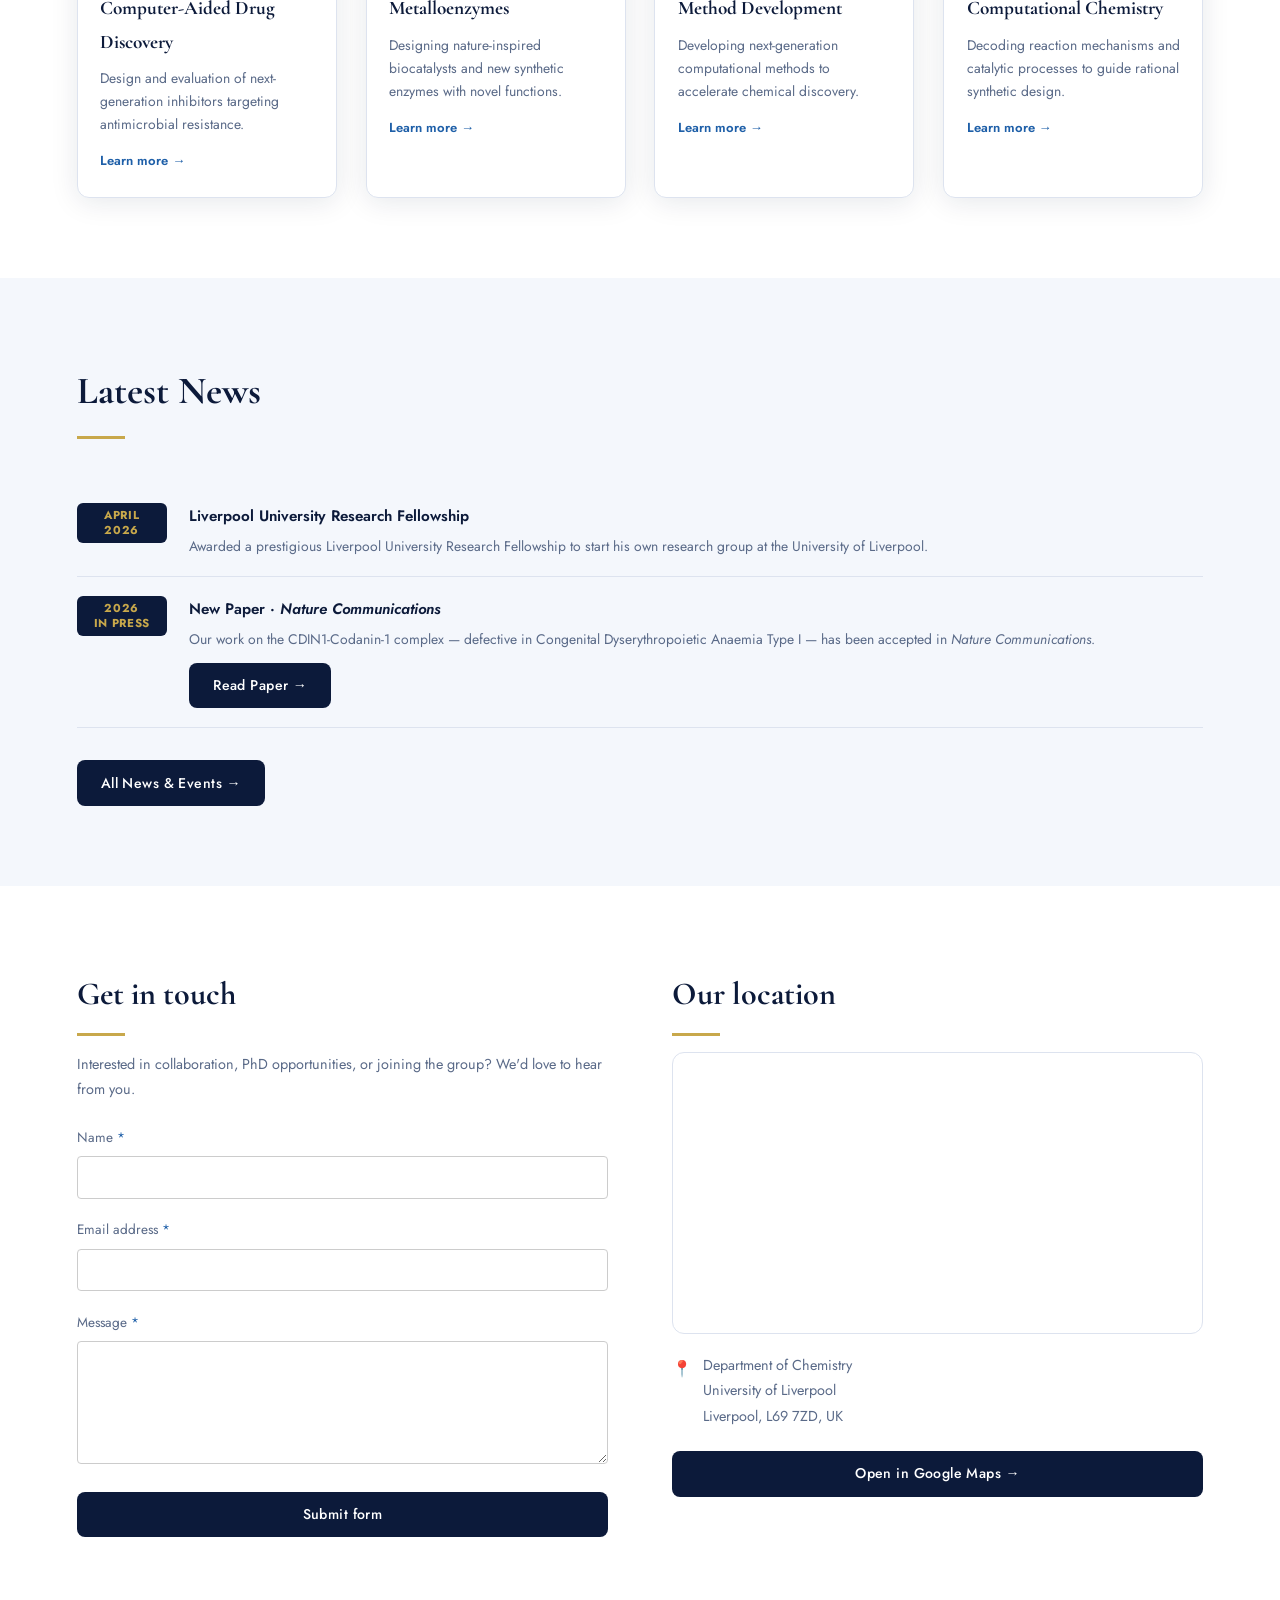
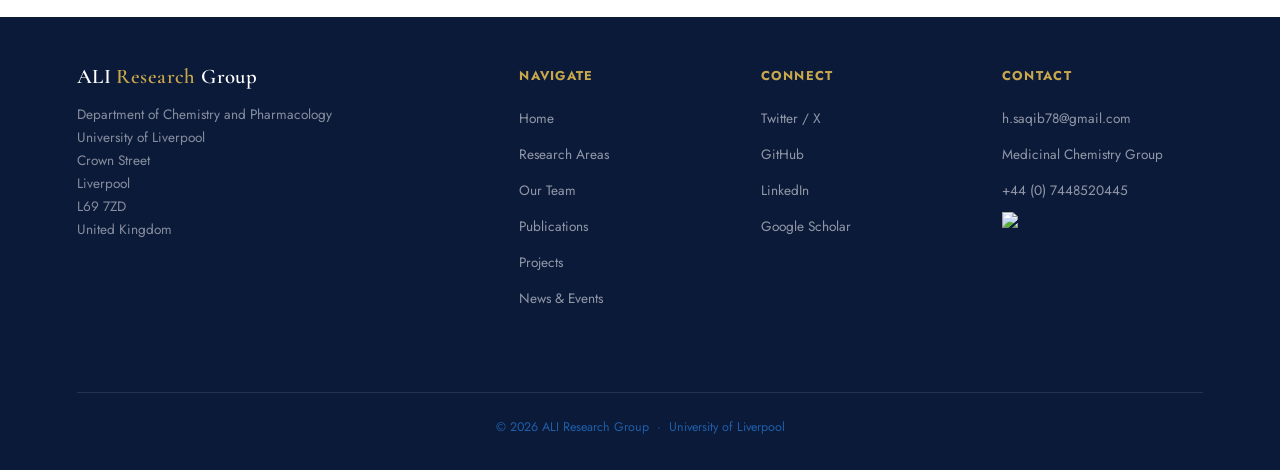
==== commit 98737f16: "Update index.html" ====
--- a/index.html
+++ b/index.html
@@ -156,7 +156,13 @@
       object-fit: cover;
       object-position: center;
       display: block;
-    } 
+    }
+    .page-hero p {
+      text-align: justify;
+    }
+    .area-content p {
+      text-align: justify;
+    }
 
   </style>
 </head>
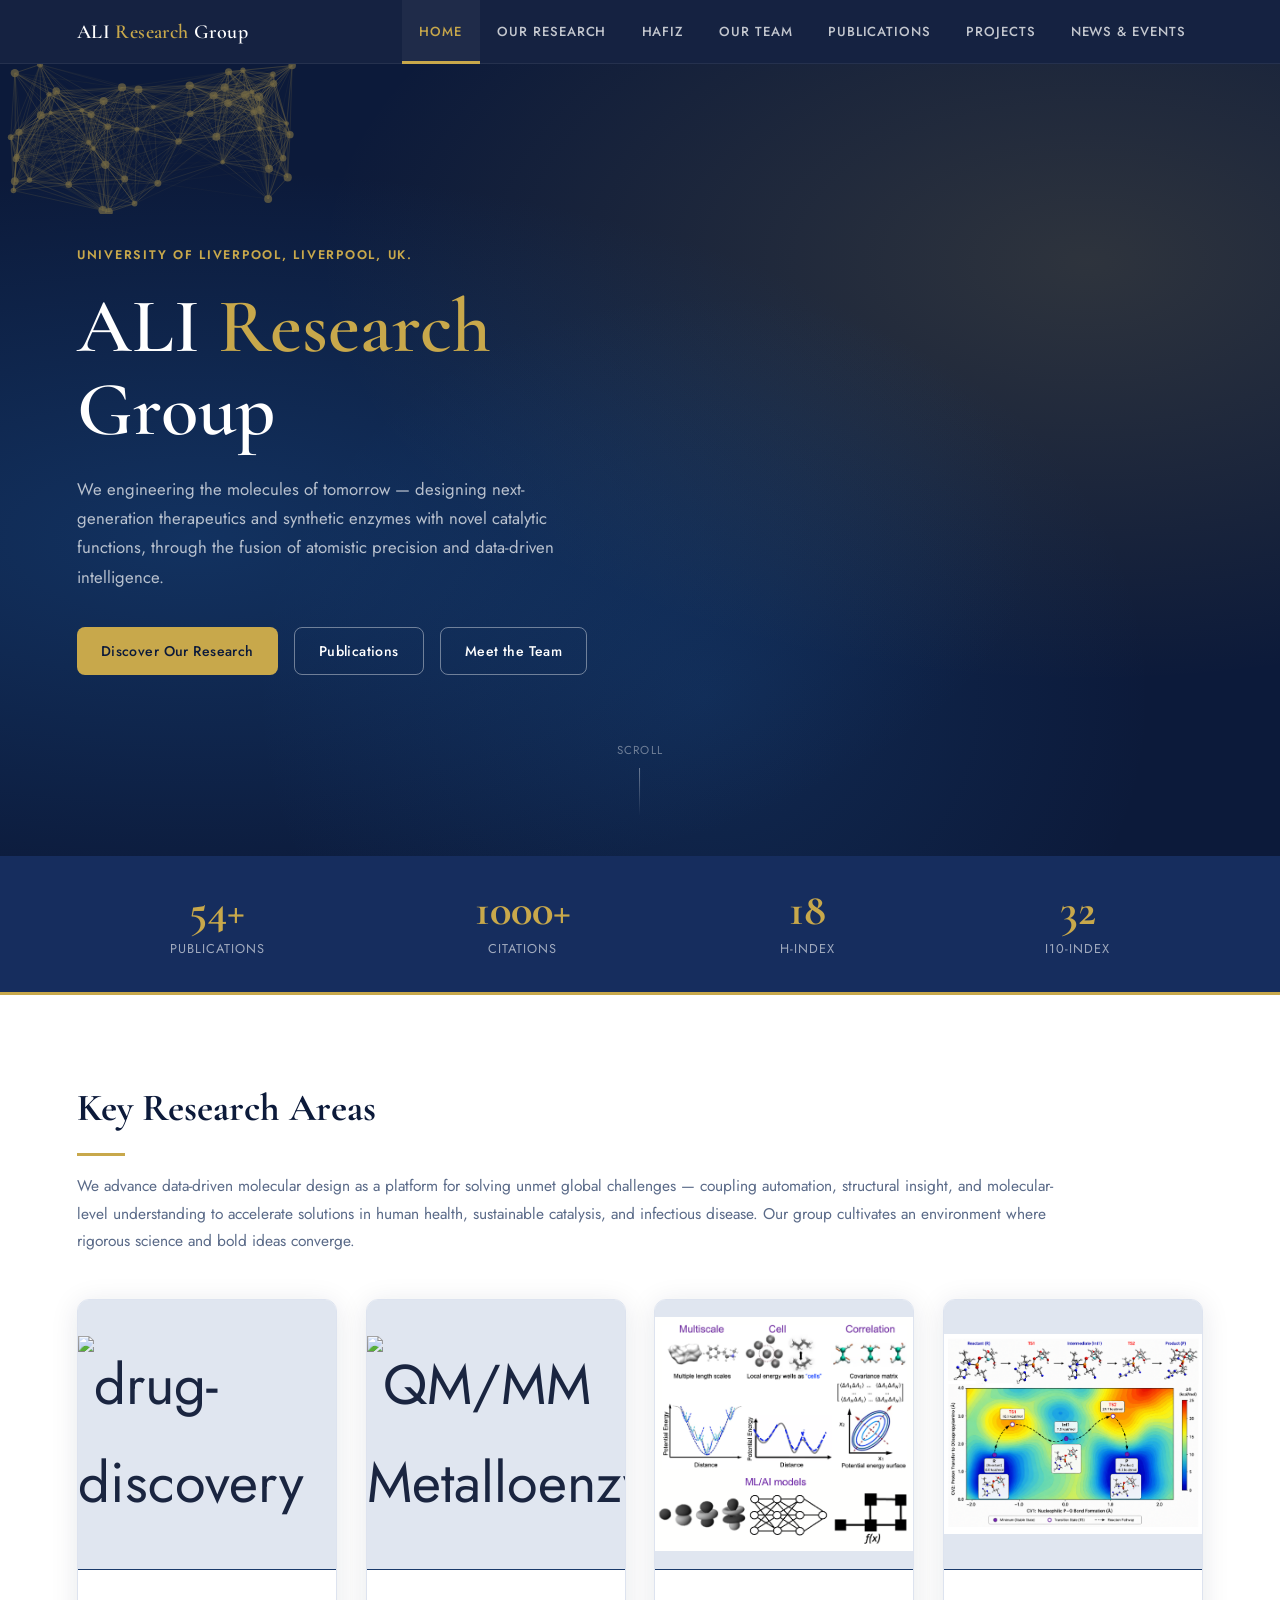
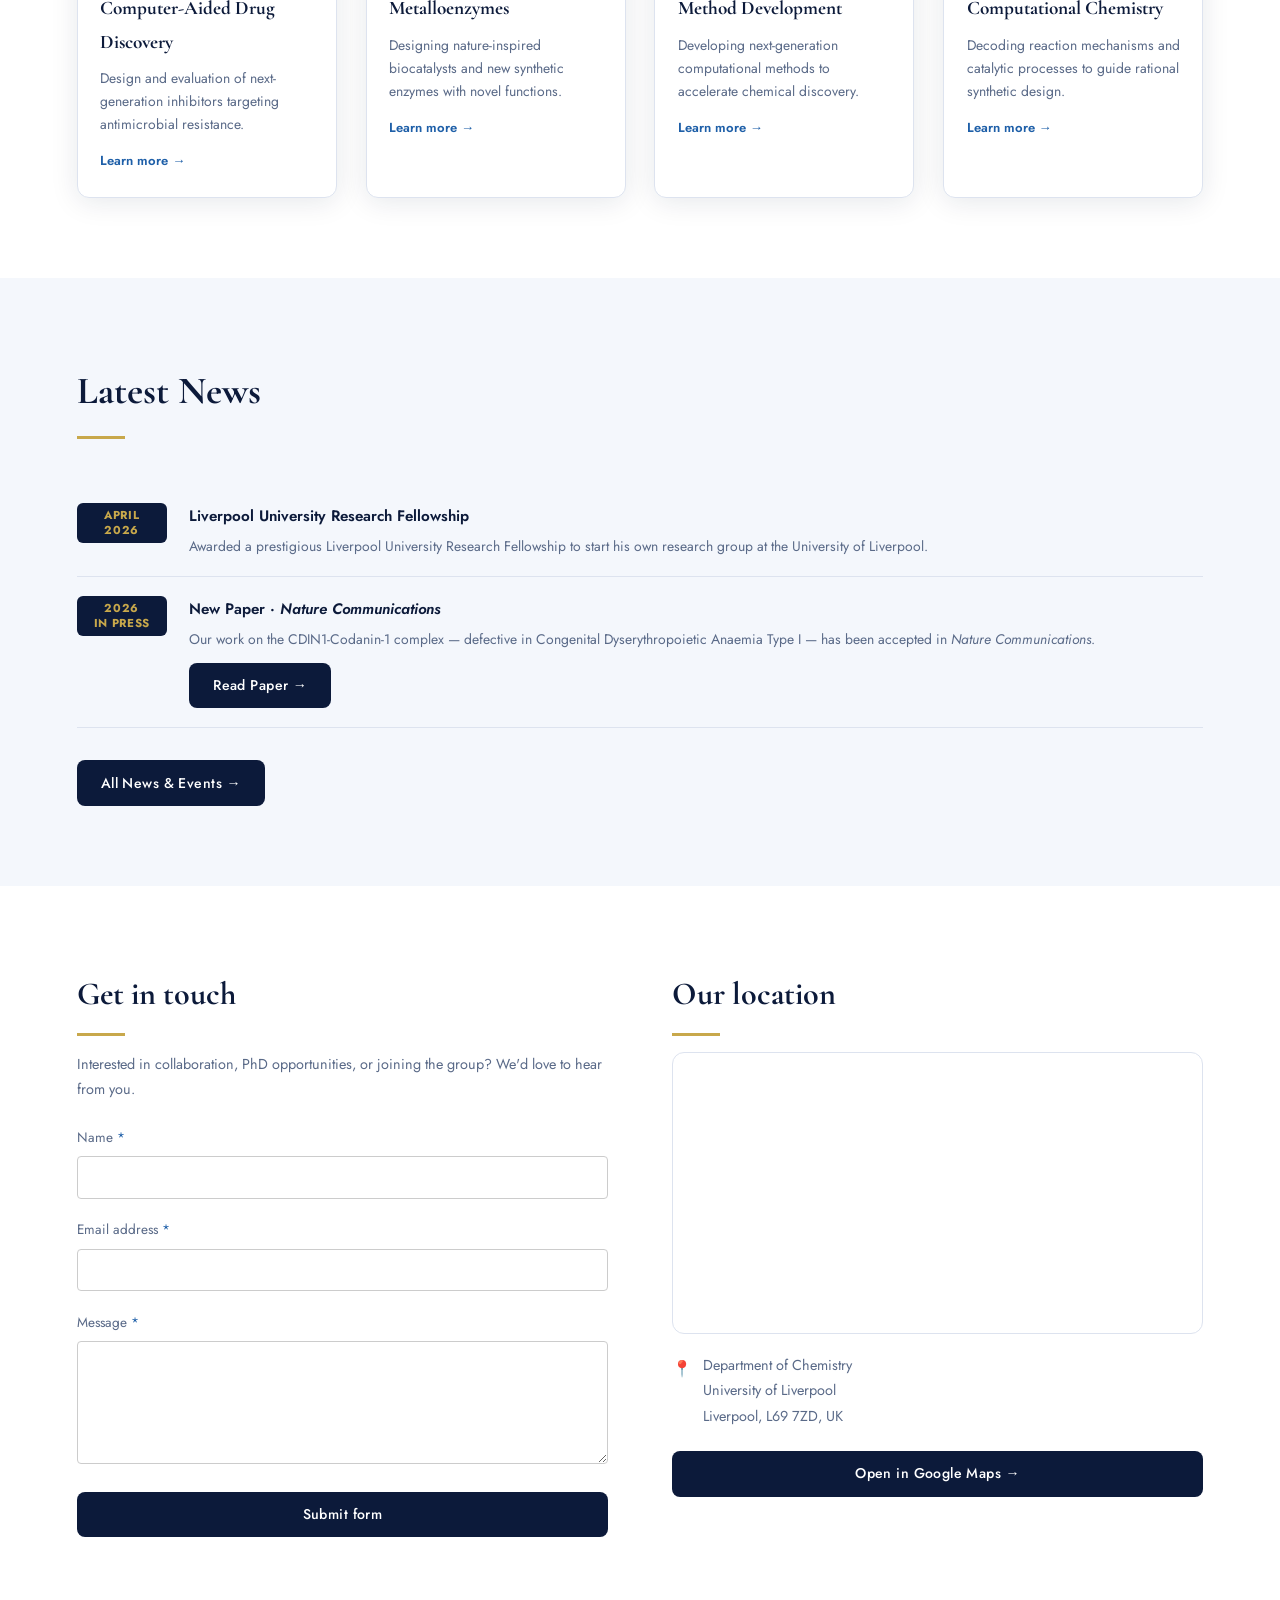
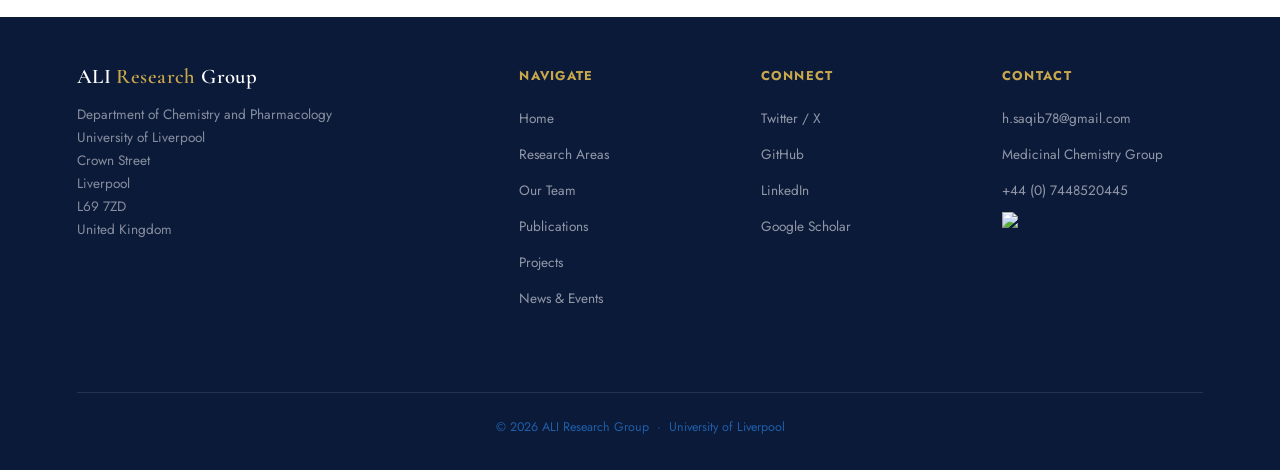
==== commit 1e3f5abc: "Update index.html" ====
--- a/index.html
+++ b/index.html
@@ -157,9 +157,9 @@
       object-position: center;
       display: block;
     }
-    .page-hero p {
+    <!-- .page-hero p {
       text-align: justify;
-    }
+    } --> 
     .area-content p {
       text-align: justify;
     }
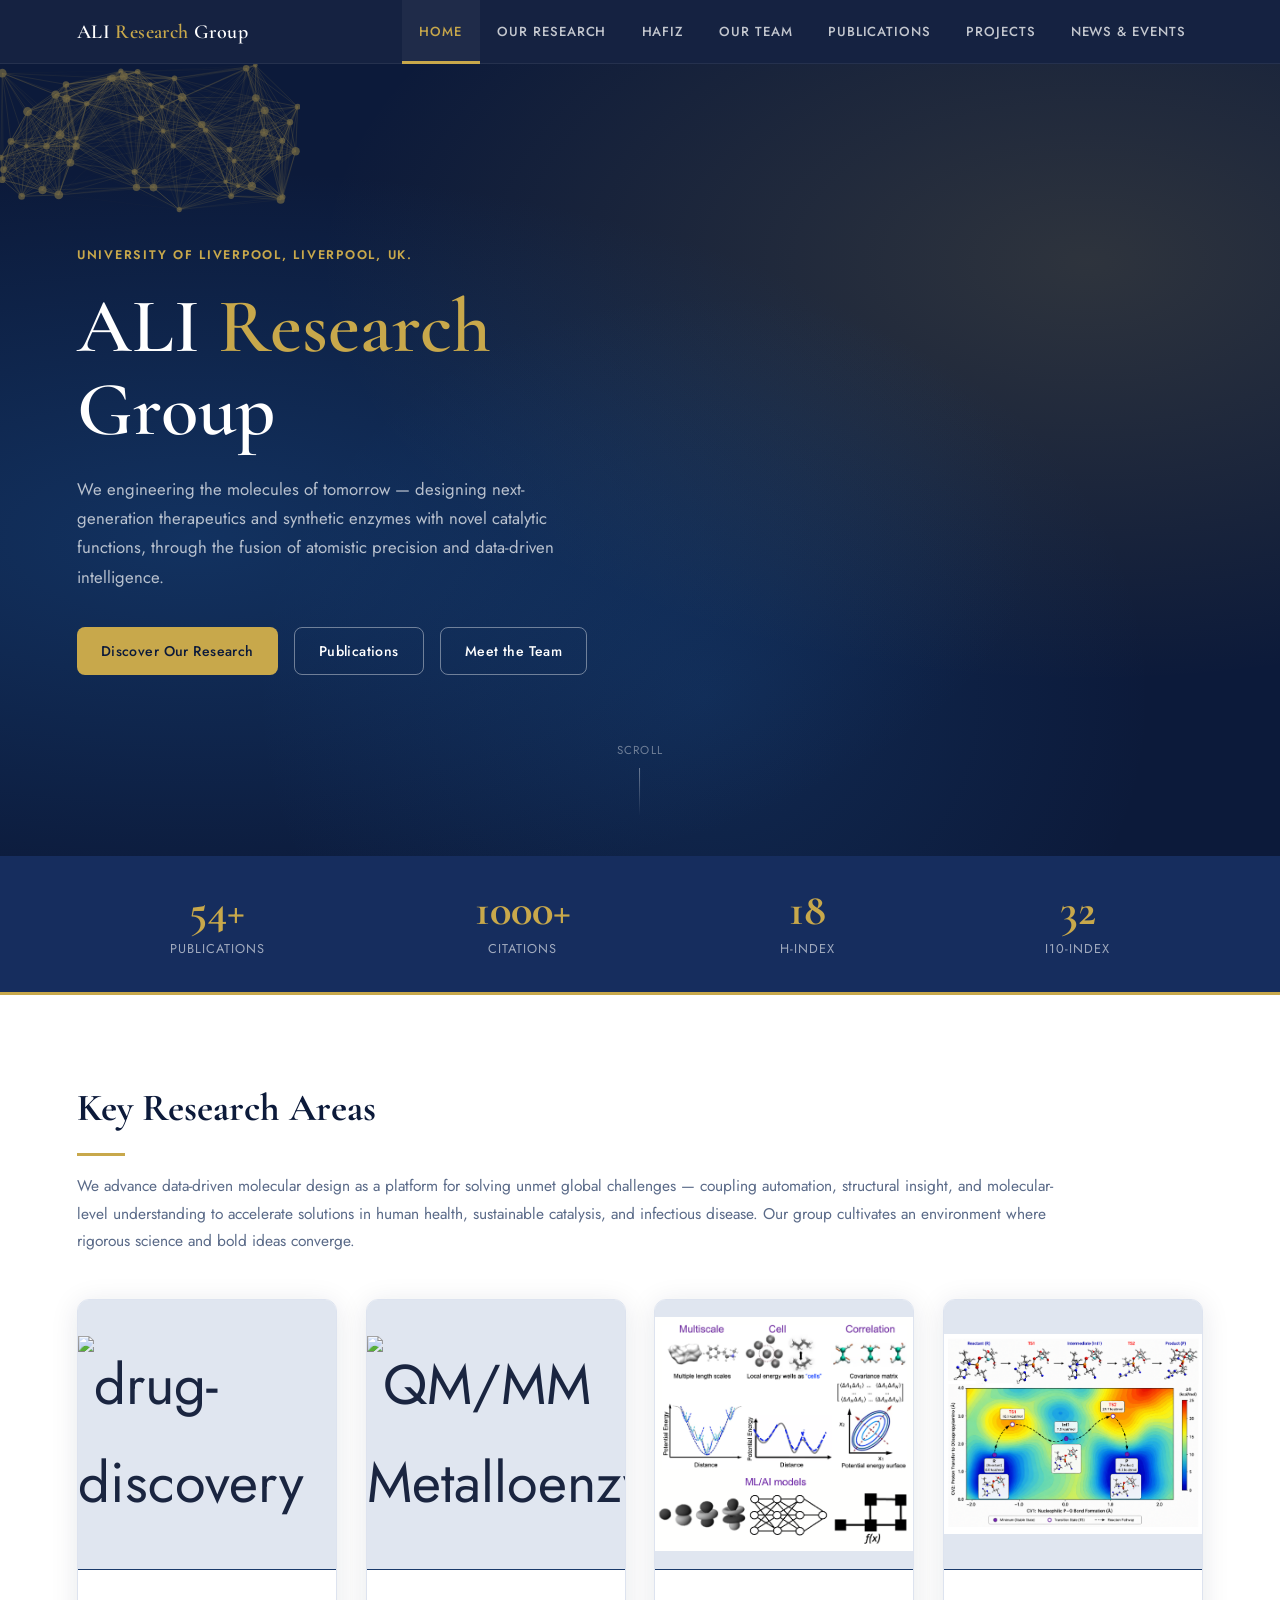
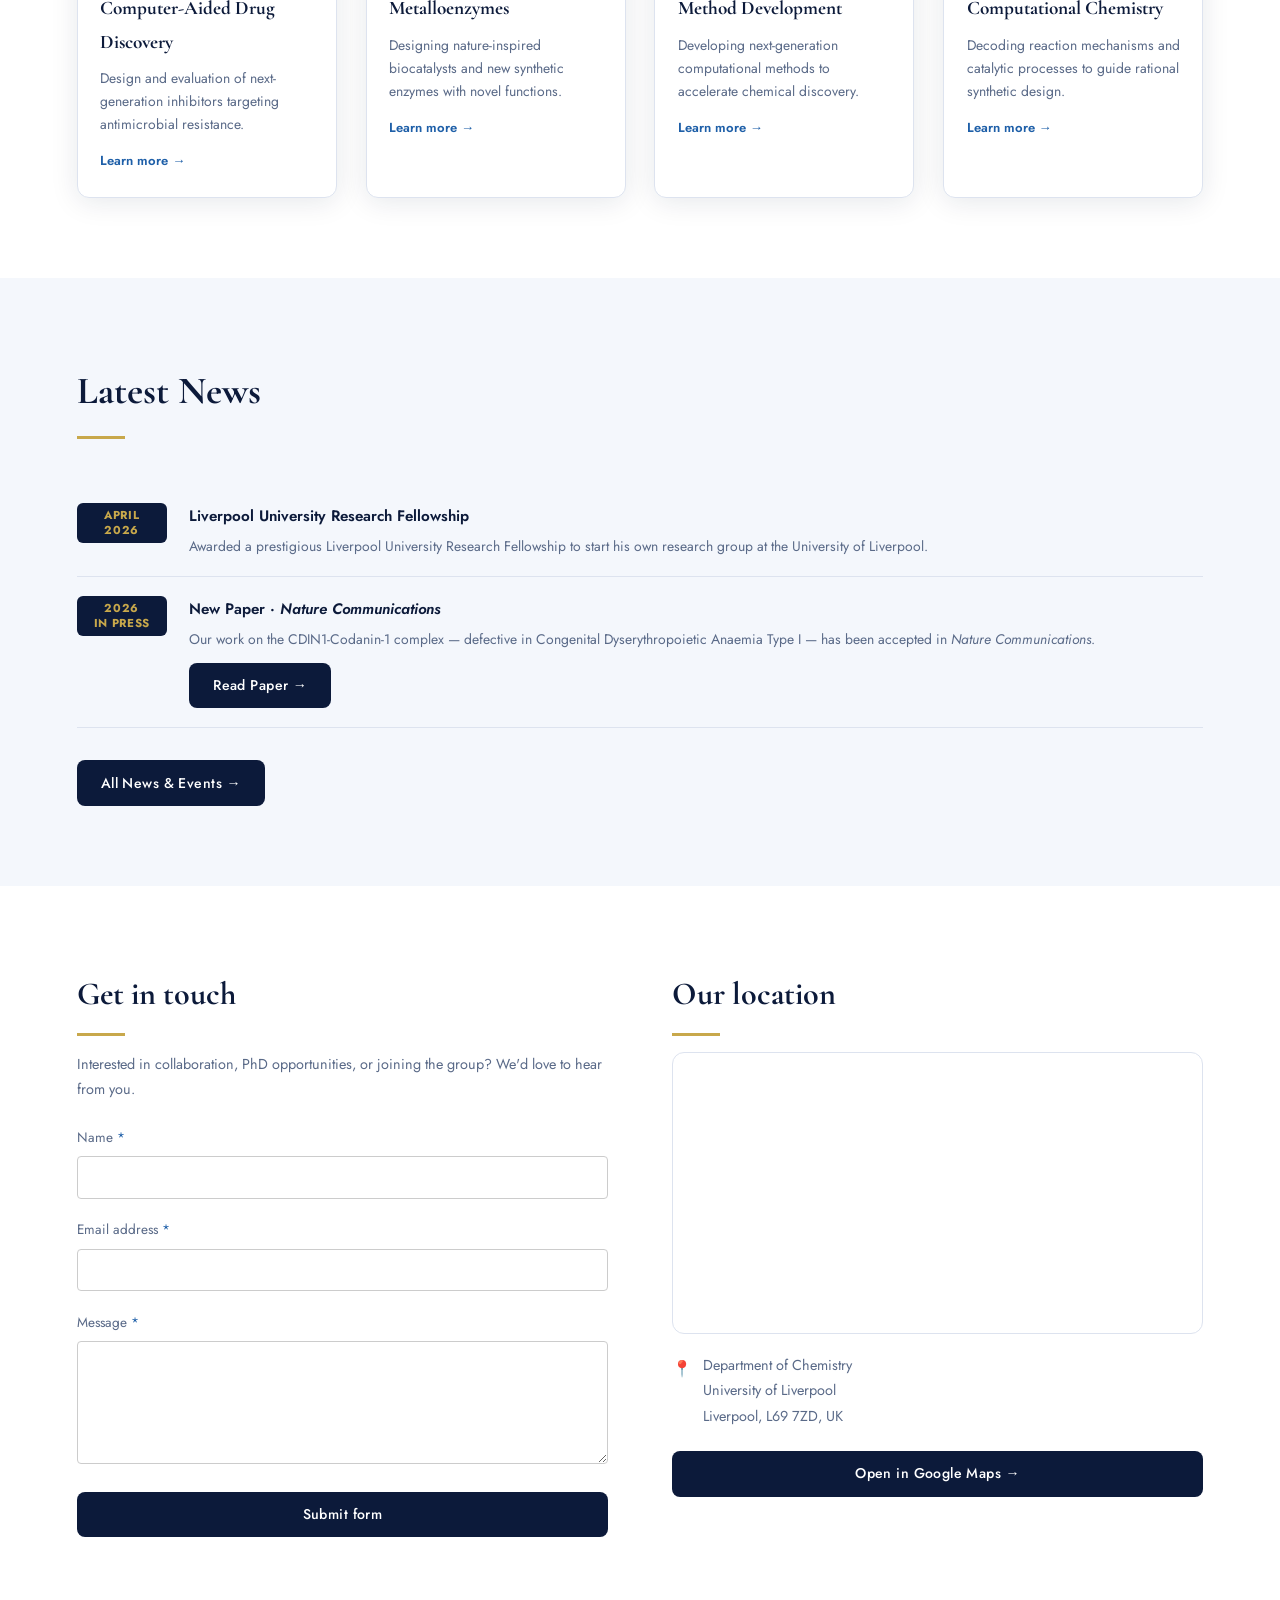
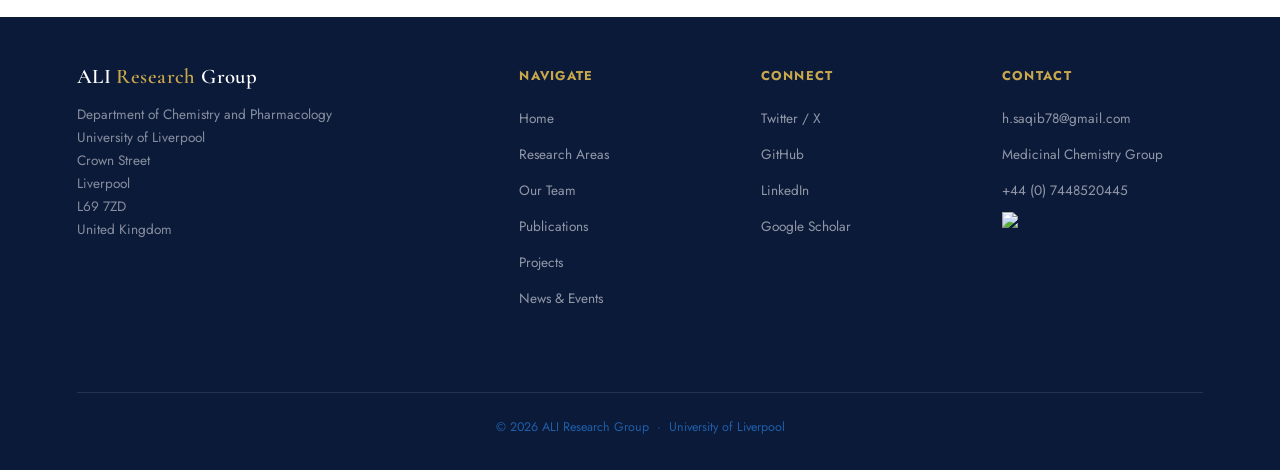
==== commit 19b6dc9d: "Update index.html" ====
--- a/index.html
+++ b/index.html
@@ -157,9 +157,9 @@
       object-position: center;
       display: block;
     }
-    <!-- .page-hero p {
+    .page-hero p {
       text-align: justify;
-    } --> 
+    }  
     .area-content p {
       text-align: justify;
     }
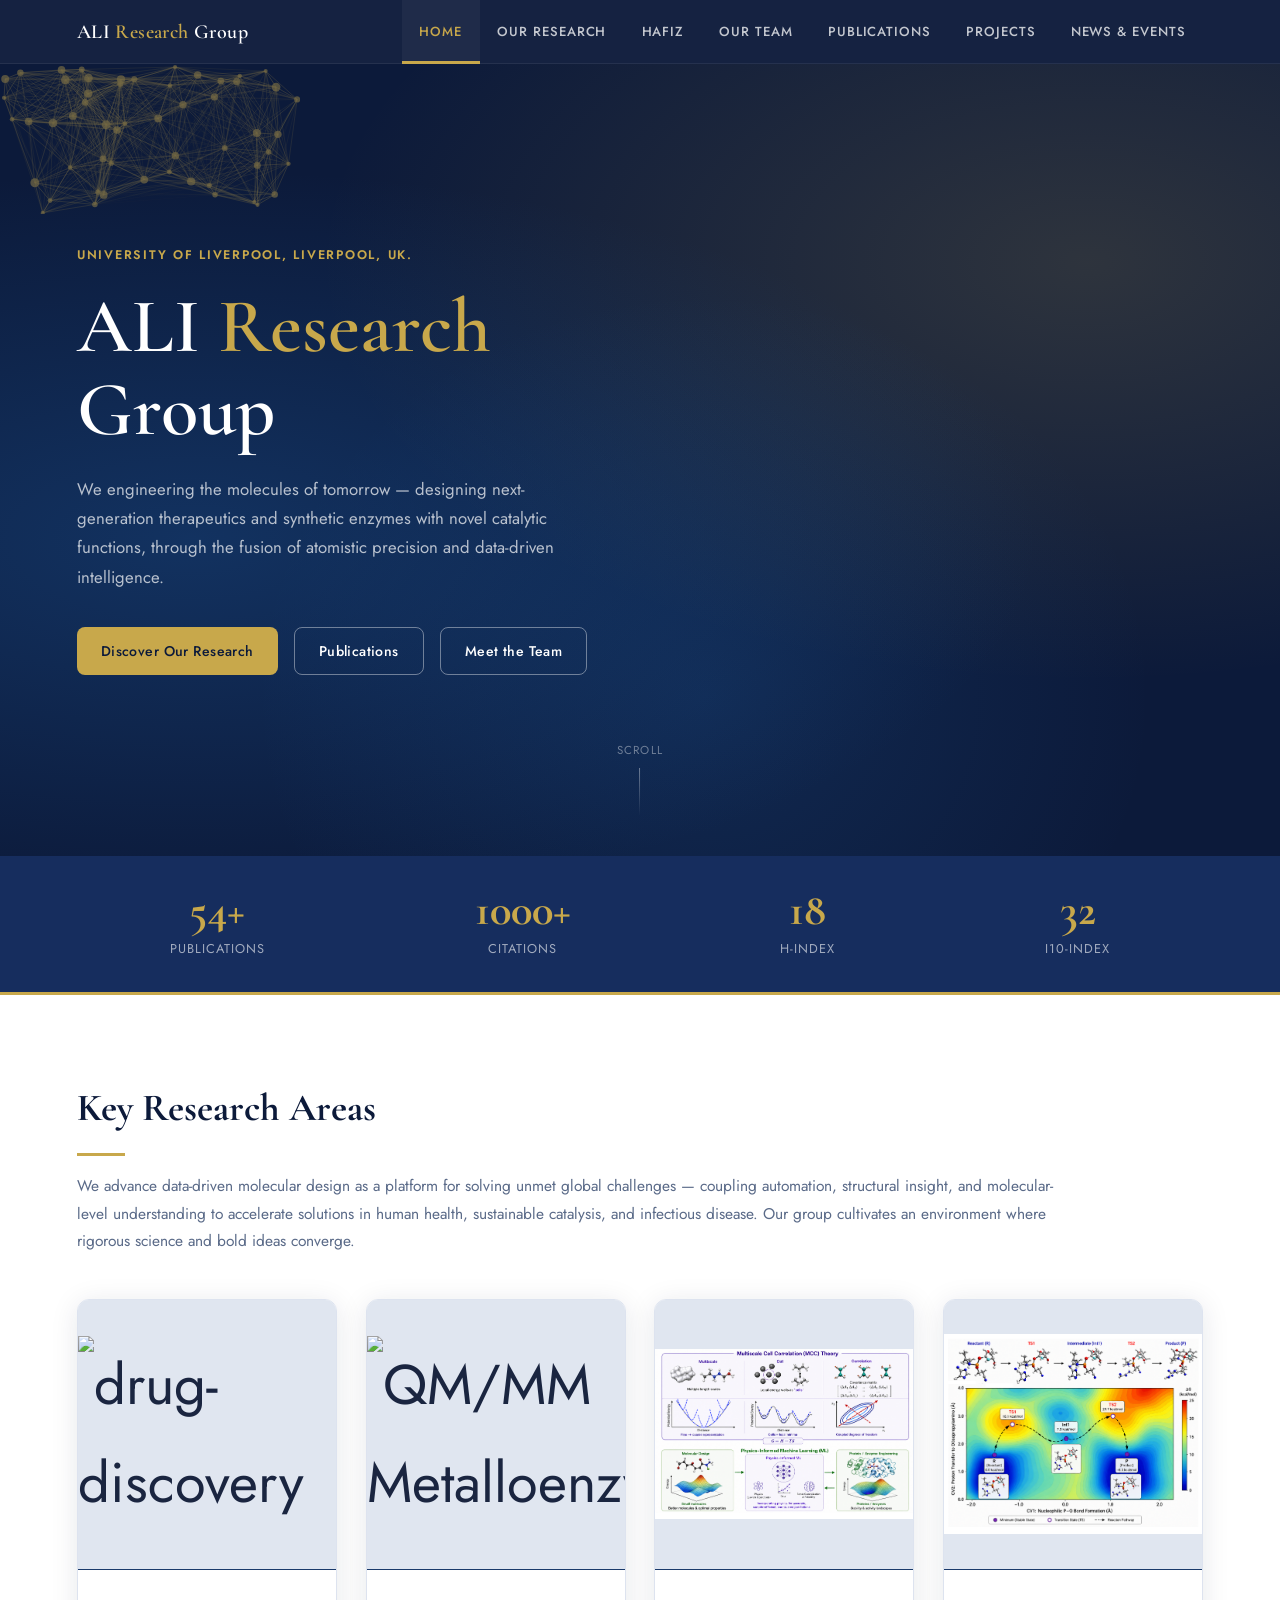
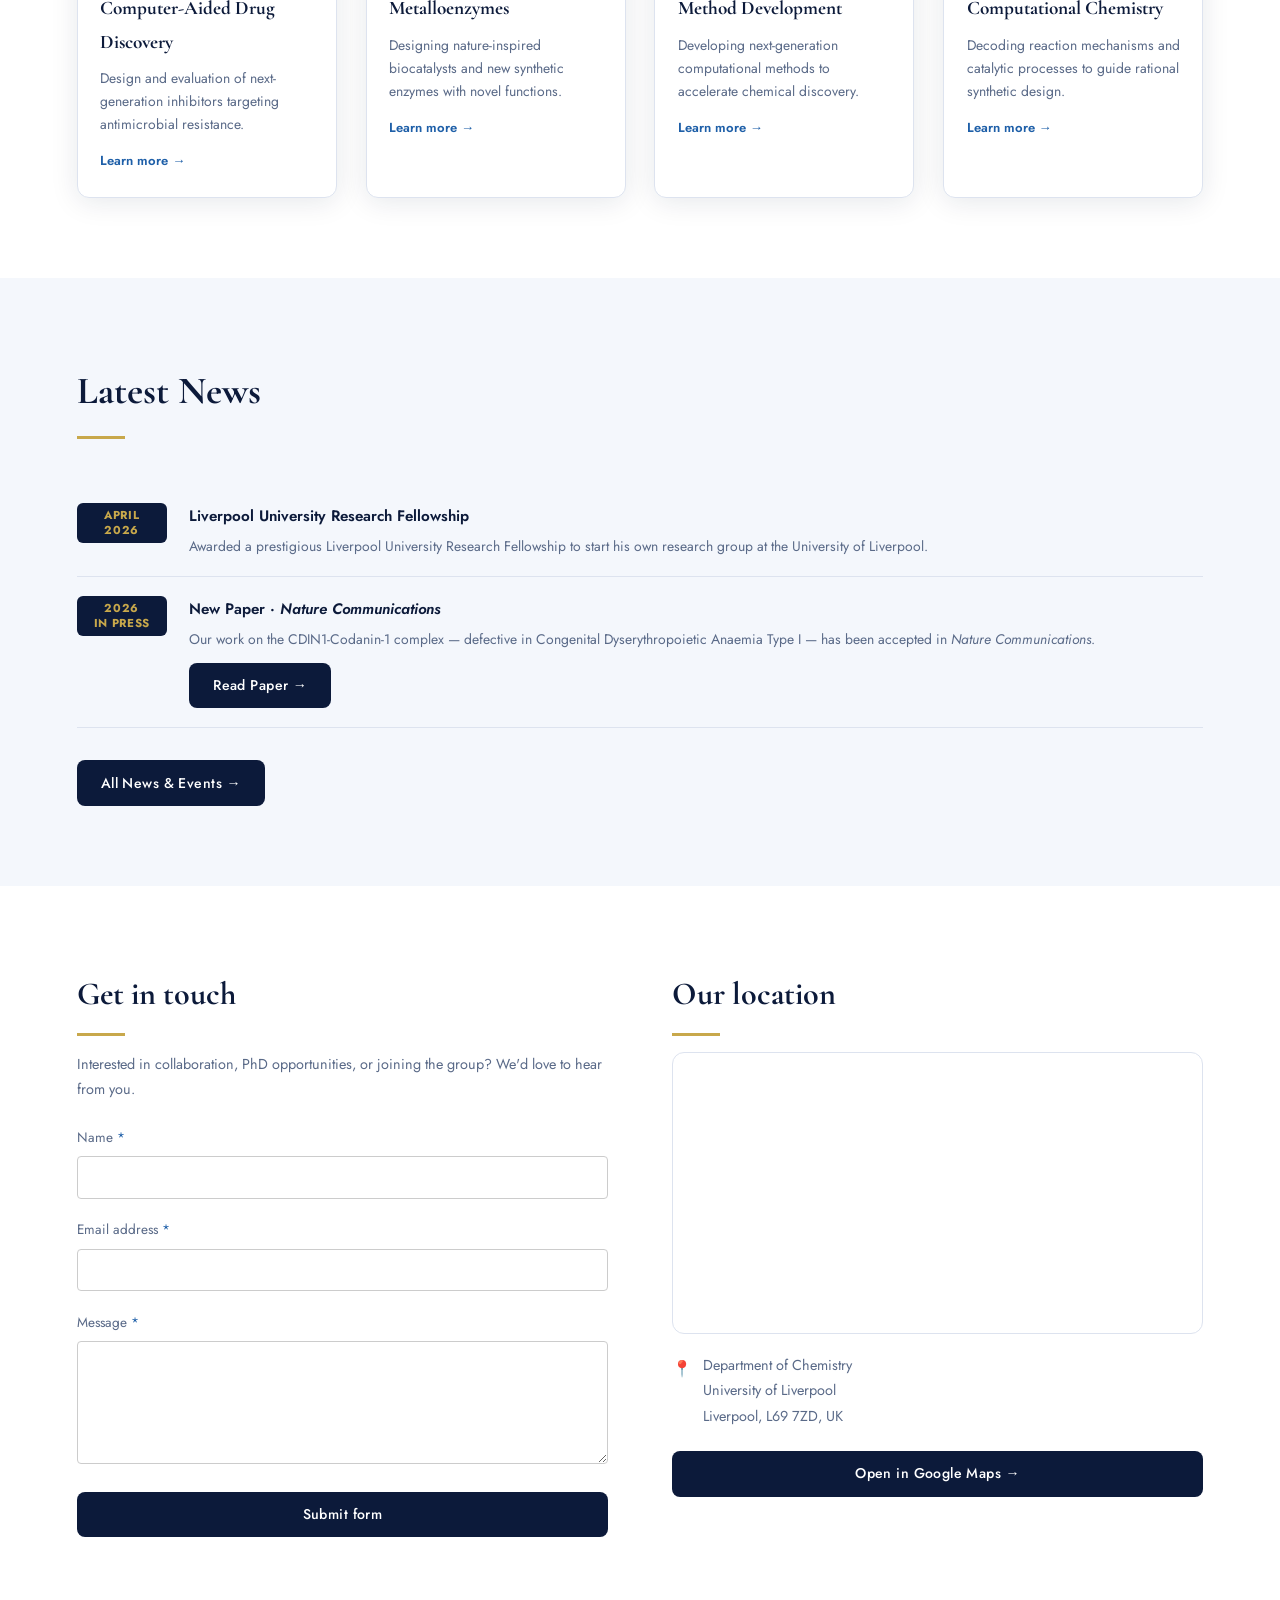
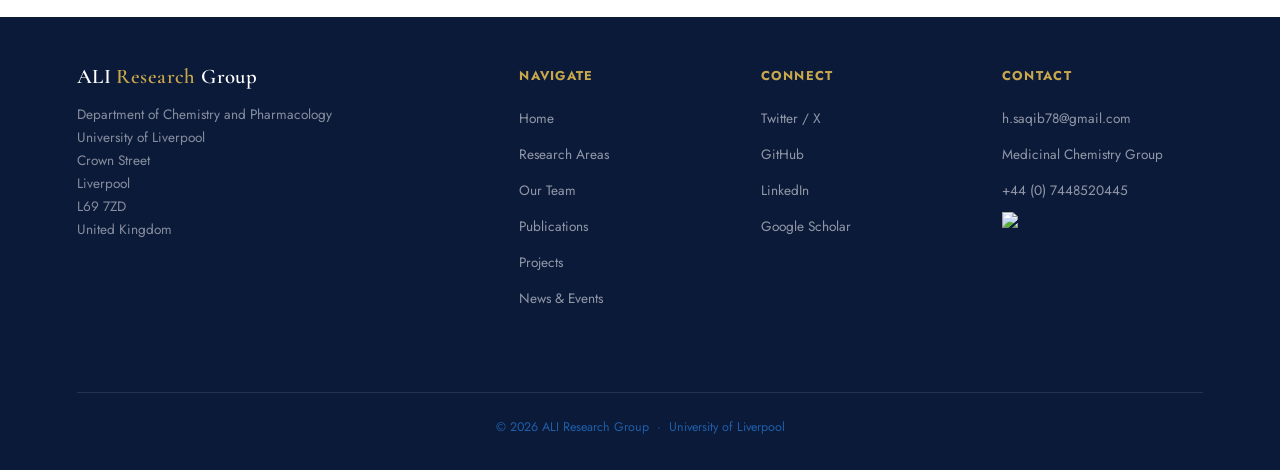
==== commit 35d8174d: "Update index.html" ====
--- a/index.html
+++ b/index.html
@@ -230,7 +230,7 @@
         <a href="research.html">Learn more →</a>
       </div>
     </div>
-    <div class="research-card fade-up-3">
+    <div class="research-card fade-up-3" style="background-color: white;">
       <div class="research-img">
         <img src="img/methoddev.png" alt="methoddev" />
       </div>
